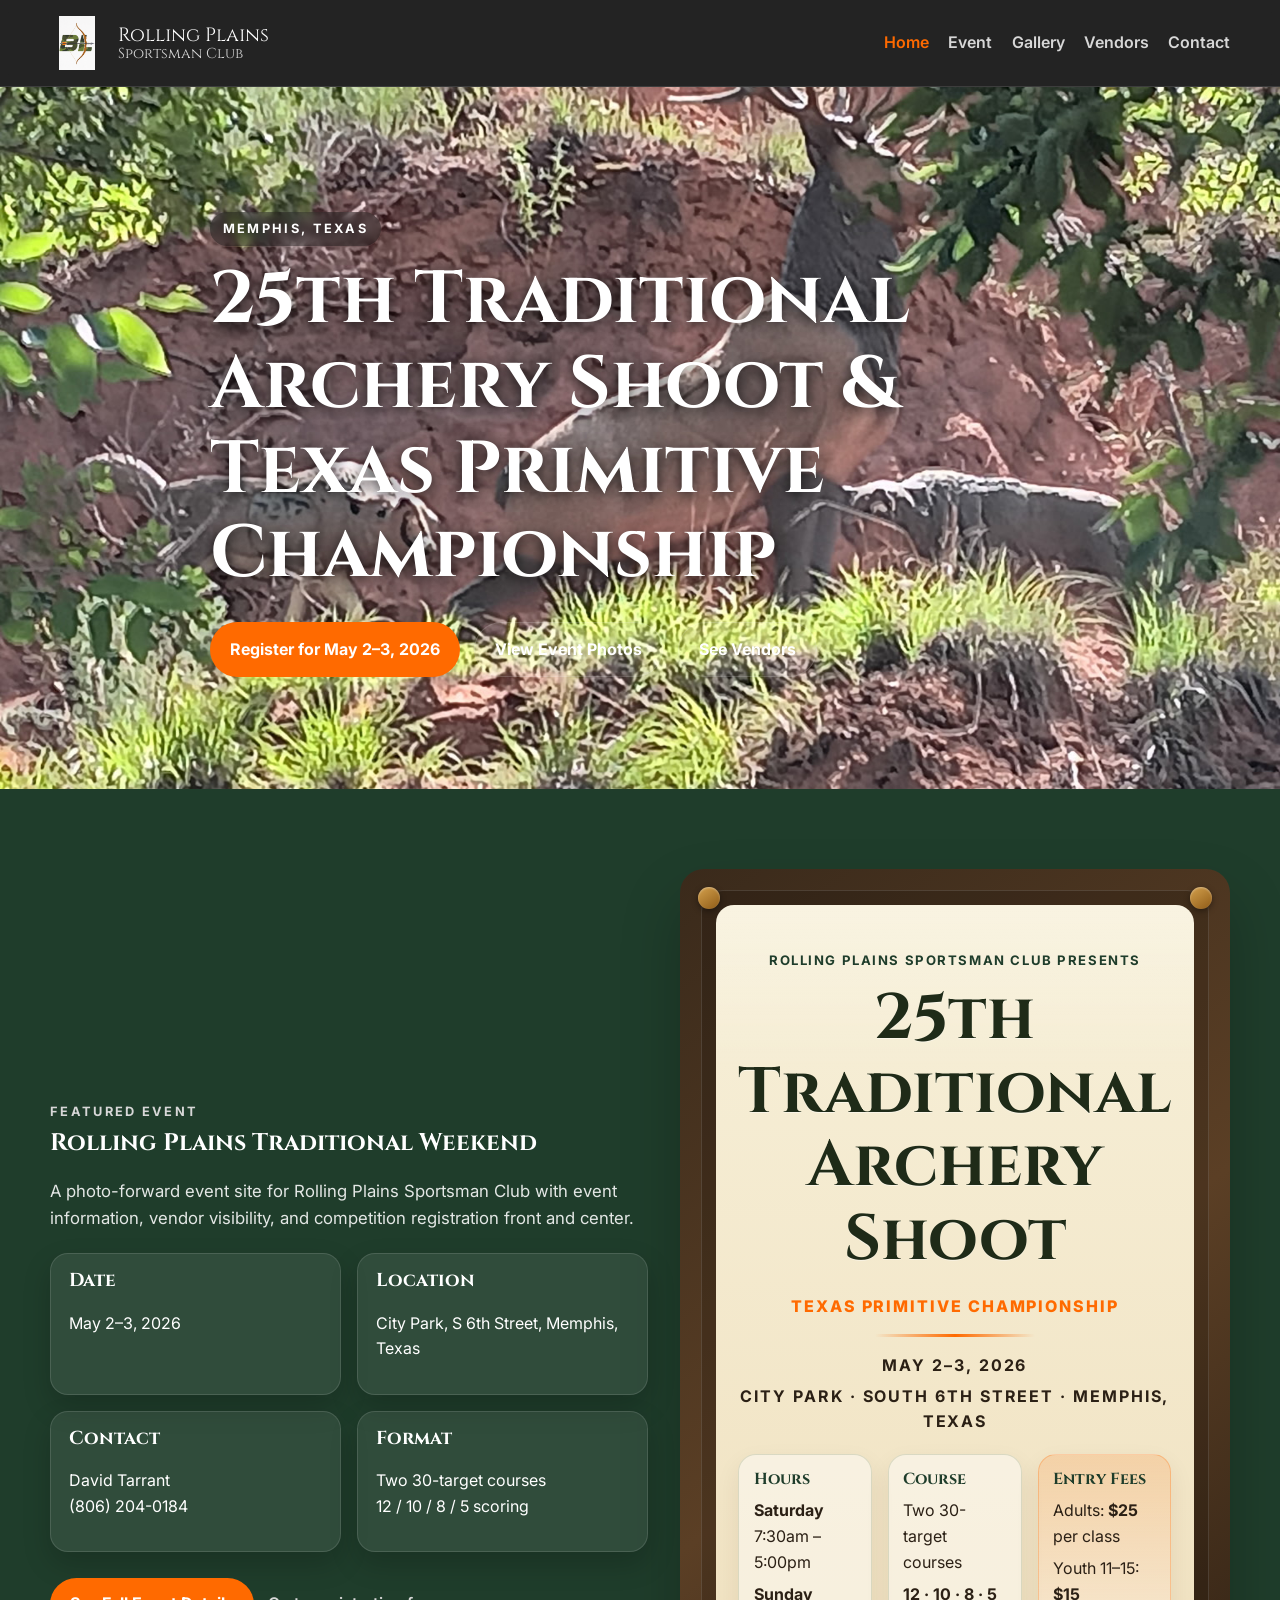
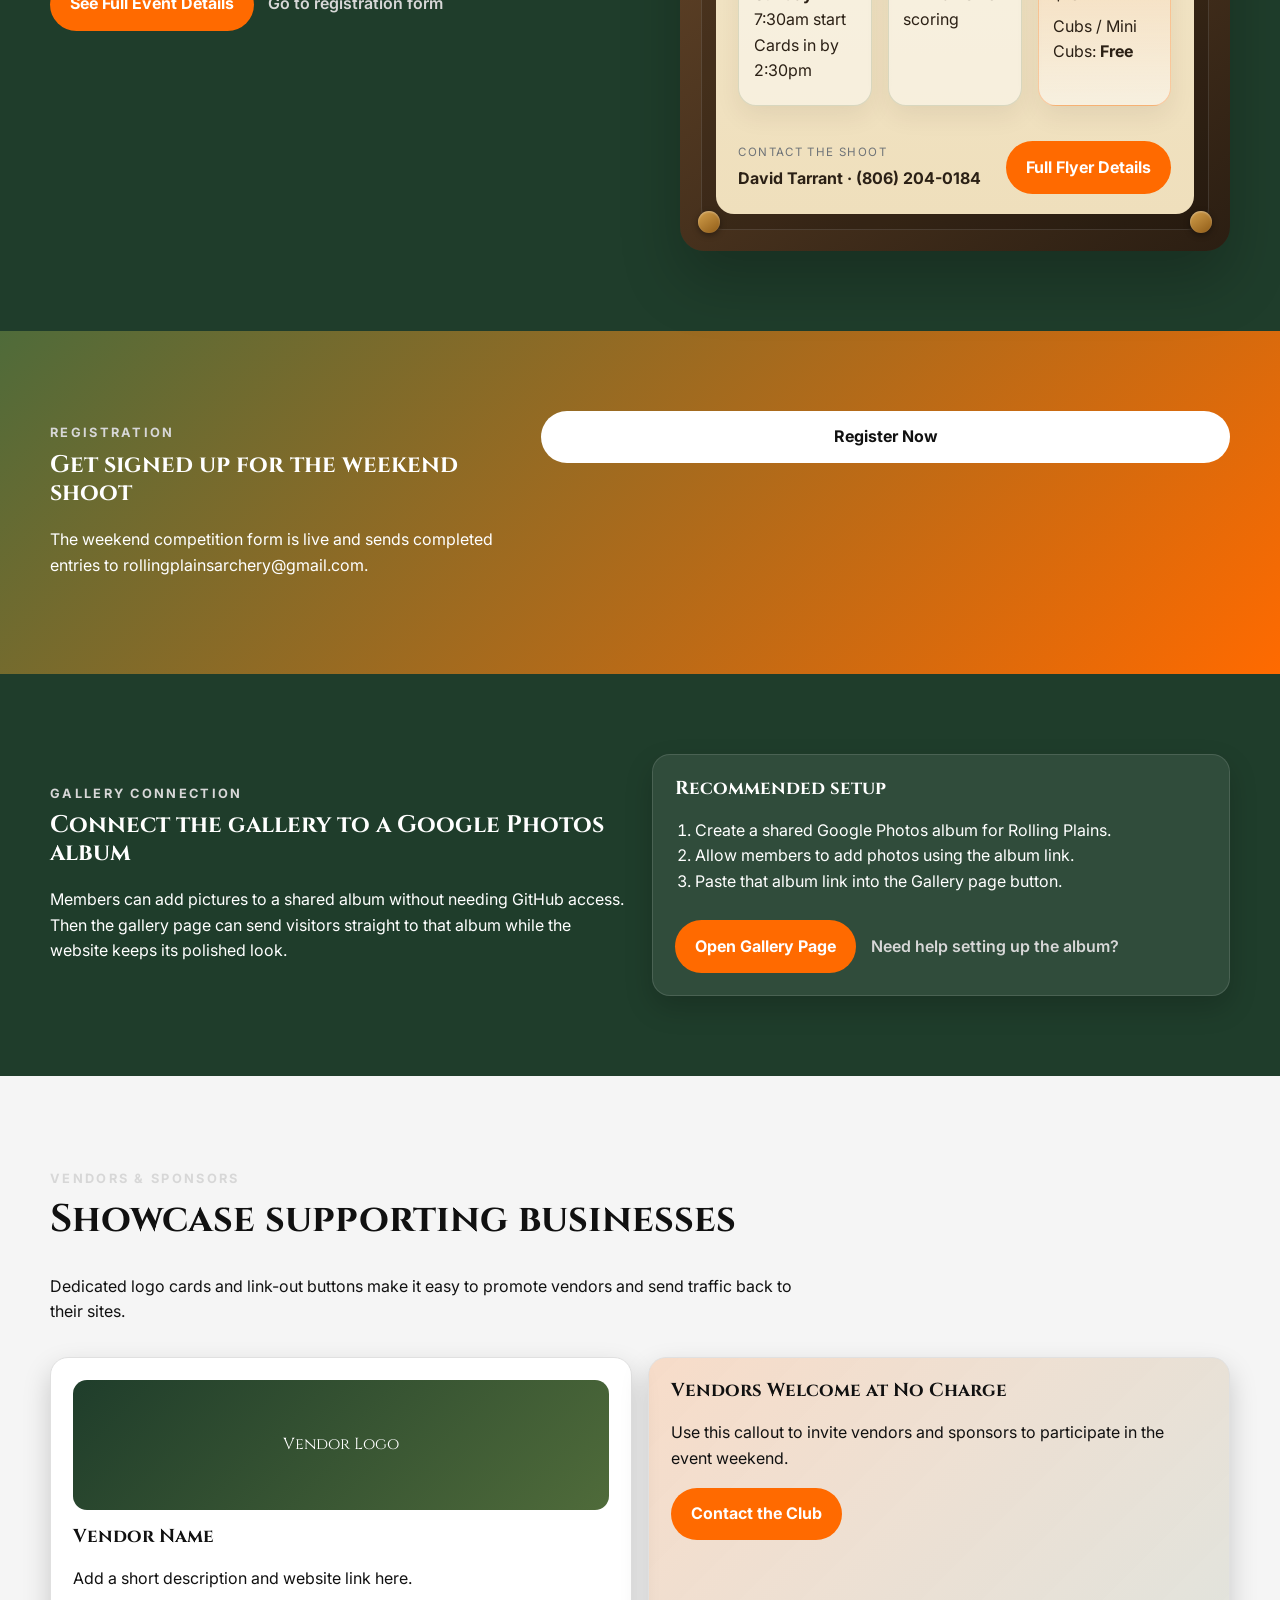
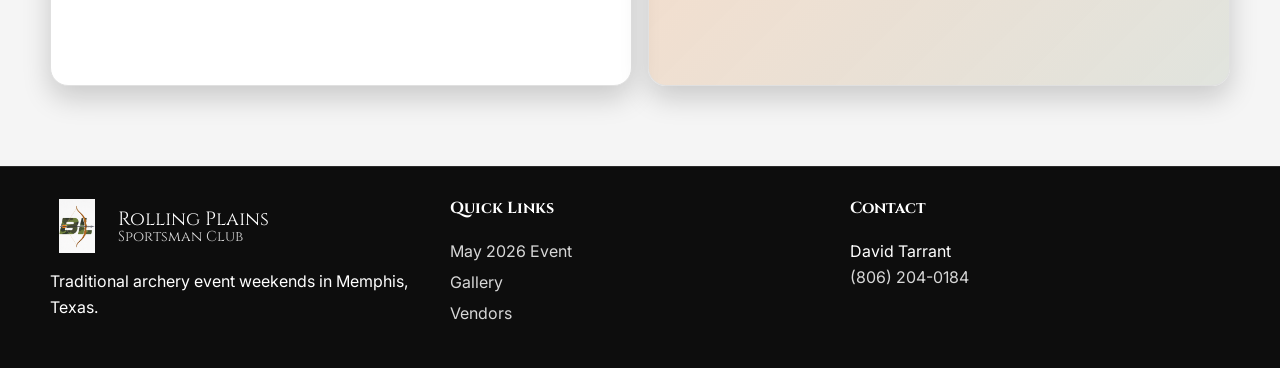
==== index.html @ b8db8221 "v9" ====
<!DOCTYPE html>
<html lang="en">
<head>
  <meta charset="UTF-8">
  <meta name="viewport" content="width=device-width, initial-scale=1.0">
  <title>Rolling Plains Sportsman Club | Memphis, Texas</title>
  <meta name="description" content="Rolling Plains Sportsman Club Traditional Archery Shoot and Texas Primitive Championship in Memphis, Texas.">
  <link rel="preconnect" href="https://fonts.googleapis.com">
  <link rel="preconnect" href="https://fonts.gstatic.com" crossorigin>
  <link href="https://fonts.googleapis.com/css2?family=Cinzel:wght@500;700&family=Inter:wght@400;500;600;700&display=swap" rel="stylesheet">
  <link rel="icon" type="image/png" href="assets/images/logo/logo-transparent.png">
  <link rel="stylesheet" href="assets/css/styles.css">
</head>
<body>
  <header class="site-header">
    <div class="container nav-wrap">
      <a class="brand" href="index.html">
        <img src="assets/images/logo/logo-transparent.png" alt="Rolling Plains Sportsman Club logo">
        <span class="brand-mark">
          <span class="brand-top">Rolling Plains</span>
          <span class="brand-bottom">Sportsman Club</span>
        </span>
      </a>
      <button class="nav-toggle" aria-label="Toggle navigation">☰</button>
      <nav class="site-nav">
        <a href="index.html" class="active">Home</a>
        <a href="events.html">Event</a>
        <a href="gallery.html">Gallery</a>
        <a href="vendors.html">Vendors</a>
        <a href="contact.html">Contact</a>
      </nav>
    </div>
  </header>

  <main>
    <section class="hero hero-home">
      <div class="hero-overlay"></div>
      <div class="container hero-content">
        <p class="eyebrow">Memphis, Texas</p>
        <h1>25th Traditional Archery Shoot & Texas Primitive Championship</h1>
        
        <div class="hero-actions">
          <a class="btn btn-primary" href="events.html#signup">Register for May 2–3, 2026</a>
          <a class="btn btn-secondary" href="gallery.html">View Event Photos</a>
          <a class="btn btn-secondary" href="vendors.html">See Vendors</a>
        </div>
      </div>
    </section>

    <section class="section section-dark">
      <div class="container split-feature">
        <div>
          <p class="eyebrow">Featured Event</p>
          <h2>Rolling Plains Traditional Weekend</h2>
          <p class="section-intro">A photo-forward event site for Rolling Plains Sportsman Club with event information, vendor visibility, and competition registration front and center.</p>
          <div class="info-grid">
            <div class="info-card">
              <h3>Date</h3>
              <p>May 2–3, 2026</p>
            </div>
            <div class="info-card">
              <h3>Location</h3>
              <p>City Park, S 6th Street, Memphis, Texas</p>
            </div>
            <div class="info-card">
              <h3>Contact</h3>
              <p>David Tarrant<br>(806) 204-0184</p>
            </div>
            <div class="info-card">
              <h3>Format</h3>
              <p>Two 30-target courses<br>12 / 10 / 8 / 5 scoring</p>
            </div>
          </div>
          <div class="stack-actions">
            <a class="btn btn-primary" href="events.html">See Full Event Details</a>
            <a class="text-link" href="events.html#signup">Go to registration form</a>
          </div>
        </div>
        <div class="homepage-flyer-wrap">
          <div class="flyer-board flyer-board-home">
            <div class="flyer-corners">
              <span></span><span></span><span></span><span></span>
            </div>
            <div class="flyer-shell">
              <div class="flyer-scroll flyer-scroll-home">
                <p class="flyer-kicker">Rolling Plains Sportsman Club presents</p>
                <h2>25th Traditional<br>Archery Shoot</h2>
                <p class="flyer-subtitle">Texas Primitive Championship</p>
                <div class="flyer-divider"></div>
                <p class="flyer-date">May 2–3, 2026</p>
                <p class="flyer-location">City Park · South 6th Street · Memphis, Texas</p>
                <div class="flyer-grid flyer-grid-home">
                  <article class="flyer-card">
                    <h3>Hours</h3>
                    <p><strong>Saturday</strong><br>7:30am – 5:00pm</p>
                    <p><strong>Sunday</strong><br>7:30am start<br>Cards in by 2:30pm</p>
                  </article>
                  <article class="flyer-card">
                    <h3>Course</h3>
                    <p>Two 30-target courses</p>
                    <p><strong>12 · 10 · 8 · 5</strong> scoring</p>
                  </article>
                  <article class="flyer-card flyer-card-highlight">
                    <h3>Entry Fees</h3>
                    <p>Adults: <strong>$25</strong> per class</p>
                    <p>Youth 11–15: <strong>$15</strong></p>
                    <p>Cubs / Mini Cubs: <strong>Free</strong></p>
                  </article>
                </div>
                <div class="flyer-footer-bar flyer-footer-bar-home">
                  <div>
                    <span class="flyer-label">Contact the Shoot</span>
                    <strong>David Tarrant · <a href="tel:18062040184">(806) 204-0184</a></strong>
                  </div>
                  <a class="btn btn-primary" href="events.html">Full Flyer Details</a>
                </div>
              </div>
            </div>
          </div>
        </div>
      </div>
    </section>

    <section class="section section-accent">
      <div class="container promo-band">
        <div>
          <p class="eyebrow">Registration</p>
          <h2>Get signed up for the weekend shoot</h2>
          <p>The weekend competition form is live and sends completed entries to rollingplainsarchery@gmail.com.</p>
        </div>
        <a class="btn btn-light" href="events.html#signup">Register Now</a>
      </div>
    </section>

    <section class="section section-dark">
      <div class="container submit-grid">
        <div>
          <p class="eyebrow">Gallery Connection</p>
          <h2>Connect the gallery to a Google Photos album</h2>
          <p>Members can add pictures to a shared album without needing GitHub access. Then the gallery page can send visitors straight to that album while the website keeps its polished look.</p>
        </div>
        <div class="content-card submit-card">
          <h3>Recommended setup</h3>
          <ol class="clean-list">
            <li>Create a shared Google Photos album for Rolling Plains.</li>
            <li>Allow members to add photos using the album link.</li>
            <li>Paste that album link into the Gallery page button.</li>
          </ol>
          <div class="stack-actions">
            <a class="btn btn-primary" href="gallery.html">Open Gallery Page</a>
            <a class="text-link" href="contact.html">Need help setting up the album?</a>
          </div>
        </div>
      </div>
    </section>



    <section class="section">
      <div class="container">
        <div class="section-heading">
          <p class="eyebrow">Vendors & Sponsors</p>
          <h2>Showcase supporting businesses</h2>
          <p>Dedicated logo cards and link-out buttons make it easy to promote vendors and send traffic back to their sites.</p>
        </div>
        <div class="vendor-preview-grid">
          <article class="vendor-card">
            <div class="vendor-logo-placeholder">Vendor Logo</div>
            <h3>Vendor Name</h3>
            <p>Add a short description and website link here.</p>
            <a class="btn btn-outline" href="vendors.html">View Vendor Layout</a>
          </article>
          <article class="vendor-card highlight-card">
            <h3>Vendors Welcome at No Charge</h3>
            <p>Use this callout to invite vendors and sponsors to participate in the event weekend.</p>
            <a class="btn btn-primary" href="contact.html">Contact the Club</a>
          </article>
        </div>
      </div>
    </section>
  </main>

  <footer class="site-footer">
    <div class="container footer-grid">
      <div>
        <div class="brand" style="margin-bottom:0.75rem;">
          <img src="assets/images/logo/logo-transparent.png" alt="Rolling Plains Sportsman Club logo">
          <span class="brand-mark">
            <span class="brand-top">Rolling Plains</span>
            <span class="brand-bottom">Sportsman Club</span>
          </span>
        </div>
        <p>Traditional archery event weekends in Memphis, Texas.</p>
      </div>
      <div>
        <h4>Quick Links</h4>
        <ul>
          <li><a href="events.html">May 2026 Event</a></li>
          <li><a href="gallery.html">Gallery</a></li>
          <li><a href="vendors.html">Vendors</a></li>
        </ul>
      </div>
      <div>
        <h4>Contact</h4>
        <p>David Tarrant<br><a href="tel:18062040184">(806) 204-0184</a></p>
      </div>
    </div>
  </footer>

  <script src="assets/js/site.js"></script>
</body>
</html>
---- assets/css/styles.css ----
:root {
  --bg: #111111;
  --bg-soft: #1F3D2B;
  --panel: #1a1a1a;
  --panel-soft: #f5f5f5;
  --text: #ffffff;
  --muted: #d7d7d7;
  --accent: #FF6A00;
  --accent-2: #4F6B3A;
  --forest: #1F3D2B;
  --olive: #4F6B3A;
  --steel: #6E7378;
  --light: #F5F5F5;
  --line: rgba(255,255,255,0.12);
  --shadow: 0 12px 28px rgba(0,0,0,0.18);
  --radius: 18px;
  --max: 1180px;
}

* { box-sizing: border-box; }
html { scroll-behavior: smooth; }
body {
  margin: 0;
  font-family: 'Inter', sans-serif;
  background: var(--light);
  color: #111111;
  line-height: 1.6;
}
img { max-width: 100%; display: block; }
a { color: inherit; text-decoration: none; }
.container { width: min(calc(100% - 2rem), var(--max)); margin: 0 auto; }

.site-header {
  position: sticky;
  top: 0;
  z-index: 100;
  background: rgba(17,17,17,0.92);
  backdrop-filter: blur(10px);
  border-bottom: 1px solid var(--line);
}
.nav-wrap {
  display: flex;
  align-items: center;
  justify-content: space-between;
  gap: 1rem;
  padding: 1rem 0;
}
.brand {
  display: flex;
  align-items: center;
  gap: 0.85rem;
}
.brand img {
  width: 54px;
  height: 54px;
  object-fit: contain;
}
.brand-mark {
  display: flex;
  flex-direction: column;
  font-family: 'Cinzel', serif;
  line-height: 1.05;
}
.brand-top { font-size: 1.2rem; color: #fff; }
.brand-bottom { font-size: 0.9rem; color: var(--muted); }
.site-nav {
  display: flex;
  gap: 1.2rem;
  align-items: center;
}
.site-nav a {
  color: var(--muted);
  font-weight: 600;
}
.site-nav a.active,
.site-nav a:hover { color: var(--accent); }
.nav-toggle {
  display: none;
  background: transparent;
  border: 1px solid var(--line);
  color: var(--text);
  border-radius: 10px;
  padding: 0.45rem 0.7rem;
}

.hero {
  position: relative;
  min-height: 78vh;
  display: flex;
  align-items: center;
  background:
    linear-gradient(rgba(0,0,0,0.42), rgba(0,0,0,0.65)),
    linear-gradient(135deg, var(--forest), #111111 55%, var(--olive));
}
.hero-overlay {
  position: absolute;
  inset: 0;
  background: radial-gradient(circle at top right, rgba(255,106,0,0.24), transparent 34%);
}
.hero-content {
  position: relative;
  padding: 6rem 0;
  max-width: 760px;
}
.eyebrow {
  color: var(--muted);
  text-transform: uppercase;
  letter-spacing: 0.18em;
  font-size: 0.8rem;
  font-weight: 700;
  margin-bottom: 0.5rem;
}
.hero h1,
.page-hero h1,
h2,
h3,
h4 {
  font-family: 'Cinzel', serif;
  line-height: 1.15;
  margin-top: 0;
}
.hero h1 { font-size: clamp(2.4rem, 6vw, 4.6rem); margin-bottom: 1rem; }
.hero-text { font-size: 1.1rem; color: #f2f2f2; max-width: 640px; }
.hero-actions,
.stack-actions {
  display: flex;
  flex-wrap: wrap;
  gap: 0.9rem;
  margin-top: 1.6rem;
}

.btn {
  display: inline-flex;
  align-items: center;
  justify-content: center;
  padding: 0.85rem 1.25rem;
  border-radius: 999px;
  font-weight: 700;
  transition: transform .18s ease, opacity .18s ease, background .18s ease;
}
.btn:hover { transform: translateY(-1px); }
.btn-primary {
  background: var(--accent);
  color: #fff;
}
.btn-secondary {
  background: rgba(255,255,255,0.08);
  border: 1px solid var(--line);
  color: #fff;
}
.btn-light {
  background: #fff;
  color: #111;
}
.btn-primary:hover,
.btn-secondary:hover,
.btn-light:hover,
.btn-outline:hover {
  opacity: 0.95;
}
.btn-outline {
  border: 1px solid rgba(255,255,255,0.18);
  color: var(--text);
}
.text-link {
  color: var(--muted);
  font-weight: 600;
  align-self: center;
}

.section { padding: 5rem 0; }
.section-dark { background: var(--forest); color: #fff; }
.section-accent {
  background: linear-gradient(135deg, var(--olive), var(--accent));
  color: #fff;
}
.section-heading { max-width: 760px; margin-bottom: 2rem; }
.section-heading h2 { font-size: clamp(1.8rem, 3vw, 2.6rem); }

.split-feature {
  display: grid;
  grid-template-columns: 1.1fr 0.9fr;
  gap: 2rem;
  align-items: center;
}
.feature-image-card,
.content-card,
.vendor-card,
.info-card {
  background: #ffffff;
  border: 1px solid #e0e0e0;
  border-radius: var(--radius);
  box-shadow: var(--shadow);
  color: #111111;
}
.section-dark .content-card,
.section-dark .vendor-card,
.section-dark .info-card,
.section-dark .feature-image-card {
  background: rgba(255,255,255,0.08);
  border: 1px solid rgba(255,255,255,0.12);
  color: #fff;
}
.feature-image-card { overflow: hidden; }
.feature-image-card img { width: 100%; height: 100%; object-fit: cover; }
.info-grid,
.cards-3,
.cards-4,
.cards-2,
.vendor-grid-full,
.vendor-preview-grid {
  display: grid;
  gap: 1rem;
}
.info-grid { grid-template-columns: repeat(2, minmax(0, 1fr)); margin-top: 1.25rem; }
.info-card { padding: 1rem 1.1rem; }
.content-card,
.vendor-card { padding: 1.4rem; }
.cards-3 { grid-template-columns: repeat(3, minmax(0, 1fr)); }
.cards-4 { grid-template-columns: repeat(4, minmax(0, 1fr)); }
.cards-2 { grid-template-columns: repeat(2, minmax(0, 1fr)); }
.cards-1 { display: grid; }
.compact { padding: 1.2rem; }
.clean-list { padding-left: 1.2rem; margin: 0; }
.detail-list div { padding: 0.55rem 0; border-bottom: 1px solid var(--line); }
.detail-list div:last-child { border-bottom: 0; }

.photo-grid {
  display: grid;
  grid-template-columns: repeat(3, minmax(0, 1fr));
  gap: 1rem;
}
.photo-card,
.gallery-item {
  min-height: 220px;
  border-radius: var(--radius);
  border: 1px solid #e0e0e0;
  overflow: hidden;
  position: relative;
  background: linear-gradient(160deg, var(--forest), #222 55%, var(--olive));
}
.photo-card.tall,
.gallery-item.tall { min-height: 460px; }
.photo-card.wide,
.gallery-item.wide { grid-column: span 2; }
.photo-placeholder,
.gallery-item span,
.vendor-logo-placeholder {
  position: absolute;
  inset: 0;
  display: grid;
  place-items: center;
  padding: 1rem;
  text-align: center;
  font-family: 'Cinzel', serif;
  color: #fff;
  background: linear-gradient(rgba(0,0,0,0.2), rgba(0,0,0,0.35));
}
.vendor-logo-placeholder {
  position: static;
  min-height: 130px;
  border-radius: 14px;
  background: linear-gradient(135deg, var(--forest), var(--olive));
  margin-bottom: 1rem;
}
.vendor-preview-grid,
.vendor-grid-full { grid-template-columns: repeat(2, minmax(0, 1fr)); }
.highlight-card {
  background: linear-gradient(135deg, rgba(255,106,0,0.18), rgba(79,107,58,0.12));
}
.promo-band,
.signup-wrap {
  display: grid;
  grid-template-columns: 0.8fr 1.2fr;
  gap: 2rem;
  align-items: start;
}

.page-hero {
  padding: 5rem 0 4rem;
  border-bottom: 1px solid var(--line);
}
.page-hero-event { background: linear-gradient(135deg, var(--forest), #171717); color: #fff; }
.page-hero-gallery { background: linear-gradient(135deg, var(--olive), #171717); color: #fff; }
.page-hero-vendors { background: linear-gradient(135deg, #303030, var(--forest)); color: #fff; }
.page-hero-contact { background: linear-gradient(135deg, #2d2d2d, var(--olive)); color: #fff; }
.page-hero h1 { font-size: clamp(2rem, 5vw, 3.7rem); margin-bottom: 0.8rem; }

.signup-form {
  background: #ffffff;
  border: 1px solid #e0e0e0;
  border-radius: var(--radius);
  padding: 1.4rem;
  color: #111111;
}
.form-grid {
  display: grid;
  grid-template-columns: repeat(2, minmax(0, 1fr));
  gap: 1rem;
}
label {
  display: grid;
  gap: 0.45rem;
  font-weight: 600;
}
input, select, textarea {
  width: 100%;
  padding: 0.85rem 0.95rem;
  border-radius: 12px;
  border: 1px solid #cccccc;
  background: #ffffff;
  color: #111;
  font: inherit;
}
input:focus, select:focus, textarea:focus {
  outline: 2px solid rgba(255,106,0,0.25);
  border-color: var(--accent);
}
.checkbox-row {
  grid-template-columns: auto 1fr;
  align-items: start;
  gap: 0.85rem;
  margin: 1rem 0 1.2rem;
}
.checkbox-row input { width: auto; margin-top: 0.25rem; }

.gallery-masonry {
  display: grid;
  grid-template-columns: repeat(3, minmax(0, 1fr));
  gap: 1rem;
}

.site-footer {
  border-top: 1px solid var(--line);
  background: #0d0d0d;
  color: #fff;
  padding: 2rem 0;
}
.footer-grid {
  display: grid;
  grid-template-columns: repeat(3, minmax(0, 1fr));
  gap: 1.25rem;
}
.site-footer ul { list-style: none; padding: 0; margin: 0; }
.site-footer li + li { margin-top: 0.35rem; }
.site-footer a { color: var(--muted); }
.site-footer code { color: #fff; }

@media (max-width: 900px) {
  .site-nav {
    display: none;
    position: absolute;
    right: 1rem;
    top: 72px;
    flex-direction: column;
    background: #121212;
    border: 1px solid var(--line);
    padding: 1rem;
    border-radius: 14px;
    min-width: 200px;
  }
  .site-nav.open { display: flex; }
  .nav-toggle { display: inline-flex; }
  .split-feature,
  .promo-band,
  .signup-wrap,
  .cards-3,
  .cards-4,
  .cards-2,
  .footer-grid,
  .vendor-preview-grid,
  .vendor-grid-full,
  .gallery-masonry,
  .photo-grid {
    grid-template-columns: 1fr;
  }
  .form-grid,
  .info-grid { grid-template-columns: 1fr; }
  .photo-card.wide,
  .gallery-item.wide { grid-column: auto; }
}

.flyer-section {
  background:
    radial-gradient(circle at top right, rgba(255,106,0,0.16), transparent 30%),
    linear-gradient(180deg, #f4efe2 0%, #ede3c7 100%);
}
.flyer-board {
  position: relative;
  background: linear-gradient(145deg, #3a2a1b, #5b3f25 50%, #2b1e12);
  border-radius: 28px;
  padding: 2.2rem;
  box-shadow: 0 30px 60px rgba(0,0,0,0.22);
}
.flyer-rope {
  position: absolute;
  left: 50%;
  top: -18px;
  width: 2px;
  height: 32px;
  background: linear-gradient(#d2bb7f, #8f774a);
  transform: translateX(-50%);
}
.flyer-corners span {
  position: absolute;
  width: 22px;
  height: 22px;
  border-radius: 999px;
  background: linear-gradient(145deg, #d4a14d, #8f5b17);
  box-shadow: inset 0 1px 2px rgba(255,255,255,0.35), 0 2px 6px rgba(0,0,0,0.4);
}
.flyer-corners span:nth-child(1) { top: 18px; left: 18px; }
.flyer-corners span:nth-child(2) { top: 18px; right: 18px; }
.flyer-corners span:nth-child(3) { bottom: 18px; left: 18px; }
.flyer-corners span:nth-child(4) { bottom: 18px; right: 18px; }
.flyer-shell {
  border: 1px solid rgba(255,255,255,0.12);
  border-radius: 22px;
  padding: 0.9rem;
  background: rgba(0,0,0,0.16);
}
.flyer-scroll {
  background:
    linear-gradient(180deg, rgba(255,255,255,0.22), transparent 18%),
    linear-gradient(180deg, #f7f0d9 0%, #efdfbc 100%);
  color: #2b2015;
  border-radius: 18px;
  padding: 3rem 2.2rem 2.2rem;
  position: relative;
  overflow: hidden;
}
.flyer-scroll::before,
.flyer-scroll::after {
  content: "";
  position: absolute;
  inset: 14px;
  border: 1px solid rgba(79,107,58,0.22);
  border-radius: 12px;
  pointer-events: none;
}
.flyer-scroll::after {
  inset: 24px;
  border-color: rgba(255,106,0,0.14);
}
.flyer-kicker,
.flyer-subtitle,
.flyer-date,
.flyer-location,
.flyer-label {
  text-transform: uppercase;
  letter-spacing: 0.12em;
}
.flyer-kicker {
  text-align: center;
  font-size: 0.82rem;
  color: var(--forest);
  font-weight: 700;
  margin-bottom: 0.75rem;
}
.flyer-scroll h2 {
  text-align: center;
  font-size: clamp(2.3rem, 5vw, 4.2rem);
  margin-bottom: 0.4rem;
  color: #1f2b18;
  text-shadow: 0 1px 0 rgba(255,255,255,0.45);
}
.flyer-subtitle {
  text-align: center;
  color: var(--accent);
  font-weight: 800;
  margin-bottom: 0.9rem;
}
.flyer-divider {
  width: 160px;
  height: 3px;
  border-radius: 999px;
  margin: 0 auto 1rem;
  background: linear-gradient(90deg, transparent, var(--accent), transparent);
}
.flyer-date,
.flyer-location {
  text-align: center;
  font-weight: 700;
  margin: 0.35rem 0;
}
.flyer-grid {
  display: grid;
  grid-template-columns: repeat(3, minmax(0, 1fr));
  gap: 1rem;
  margin-top: 2rem;
}
.flyer-card {
  background: rgba(255,255,255,0.46);
  border: 1px solid rgba(79,107,58,0.18);
  border-radius: 18px;
  padding: 1rem 1rem 0.9rem;
  box-shadow: 0 10px 24px rgba(58,42,27,0.08);
}
.flyer-card h3 {
  font-size: 1.15rem;
  margin-bottom: 0.65rem;
  color: var(--forest);
}
.flyer-card p {
  margin: 0.4rem 0;
}
.flyer-card-highlight {
  background: linear-gradient(180deg, rgba(255,106,0,0.16), rgba(255,255,255,0.5));
  border-color: rgba(255,106,0,0.28);
}
.flyer-footer-bar {
  margin-top: 1.4rem;
  display: flex;
  align-items: center;
  justify-content: space-between;
  gap: 1rem;
  padding-top: 1.2rem;
  border-top: 1px dashed rgba(31,61,43,0.26);
}
.flyer-label {
  display: block;
  font-size: 0.72rem;
  color: var(--steel);
  margin-bottom: 0.3rem;
}
.flyer-footer-bar strong a {
  color: inherit;
}

@media (max-width: 900px) {
  .flyer-grid { grid-template-columns: 1fr; }
  .flyer-footer-bar {
    flex-direction: column;
    align-items: flex-start;
  }
  .flyer-board { padding: 1rem; }
  .flyer-scroll { padding: 2rem 1rem 1.25rem; }
}


.hero-home {
  background: url('../images/main-feature.jpg') center 38%/cover no-repeat;
}

.hero-home .hero-overlay {
  display: none;
}
.feature-image-story { position: relative; min-height: 420px; }
.feature-image-story img { height: 100%; min-height: 420px; }
.feature-image-caption {
  position: absolute; left: 1rem; right: 1rem; bottom: 1rem;
  background: rgba(17,17,17,0.75); color: #fff; border: 1px solid rgba(255,255,255,0.14);
  border-radius: 16px; padding: 1rem 1.1rem; backdrop-filter: blur(8px);
}
.feature-image-caption span { display:block; color: var(--accent); text-transform: uppercase; letter-spacing: .12em; font-size: .72rem; margin-bottom: .35rem; }
.photo-card-image img, .gallery-item-image img { width:100%; height:100%; object-fit:cover; }
.photo-overlay { position:absolute; left:1rem; right:1rem; bottom:1rem; background:rgba(17,17,17,.72); color:#fff; padding:.85rem 1rem; border-radius:14px; font-family:'Cinzel', serif; }
.submit-grid { display:grid; grid-template-columns: 1fr 1fr; gap: 1.5rem; align-items:center; }
.submit-card, .upload-card { color:#111; }
.upload-card .btn-secondary { color:#fff; }
.gallery-item-image { position:relative; }
.gallery-item-image span { justify-items:end; align-items:end; padding: 1rem; text-align:left; }
@media (max-width: 900px) { .submit-grid { grid-template-columns:1fr; } }


.homepage-flyer-wrap {
  width: 100%;
}
.flyer-board-home {
  padding: 1.3rem;
  border-radius: 24px;
}
.flyer-scroll-home {
  padding: 2rem 1.4rem 1.3rem;
}
.flyer-grid-home {
  grid-template-columns: repeat(3, minmax(0, 1fr));
  margin-top: 1.2rem;
}
.flyer-grid-home .flyer-card {
  padding: 0.9rem;
}
.flyer-grid-home .flyer-card h3 {
  font-size: 1rem;
}
.flyer-footer-bar-home {
  margin-top: 1rem;
}
.flyer-footer-bar-home .btn {
  white-space: nowrap;
}
@media (max-width: 900px) {
  .flyer-grid-home { grid-template-columns: 1fr; }
}


.hp-field {
  position: absolute !important;
  left: -9999px !important;
  width: 1px;
  height: 1px;
  opacity: 0;
  pointer-events: none;
}

.form-status {
  margin: 0 0 1rem;
  padding: 0.9rem 1rem;
  border-radius: 12px;
  font-weight: 600;
  background: #f3f3f3;
  color: #222;
  display: none;
}

.form-status.success,
.form-status.error {
  display: block;
}

.form-status.success {
  background: rgba(79,107,58,0.12);
  color: #1f3d2b;
  border: 1px solid rgba(79,107,58,0.28);
}

.form-status.error {
  background: rgba(255,106,0,0.12);
  color: #8f2f00;
  border: 1px solid rgba(255,106,0,0.28);
}

button[disabled] {
  opacity: 0.7;
  cursor: wait;
}


.hero-home .hero-content {
  max-width: 760px;
}
.hero-home h1 {
  color: #ffffff;
  text-shadow: 0 3px 16px rgba(0,0,0,0.72);
}
.hero-home .hero-text,
.hero-home .eyebrow {
  color: #ffffff;
  text-shadow: 0 2px 12px rgba(0,0,0,0.62);
}
.hero-home .eyebrow {
  display: inline-block;
  margin-bottom: 0.75rem;
  padding: 0.45rem 0.8rem;
  border-radius: 999px;
  background: rgba(17,17,17,0.38);
  backdrop-filter: blur(4px);
}


/* v9 targeted fixes */
.hero-home .hero-content {
  max-width: 860px;
}

.hero-home .eyebrow,
.hero-home h1 {
  color: #ffffff;
  text-shadow: 0 3px 14px rgba(0,0,0,0.82);
}

.hero-home .hero-actions {
  text-shadow: none;
}

.section-intro {
  margin: 0 0 1.35rem;
  max-width: 56rem;
  color: rgba(255,255,255,0.88);
  font-size: 1.05rem;
}

.flyer-scroll-home::before,
.flyer-scroll-home::after {
  display: none;
}

.flyer-footer-bar-home {
  border-top: none;
}
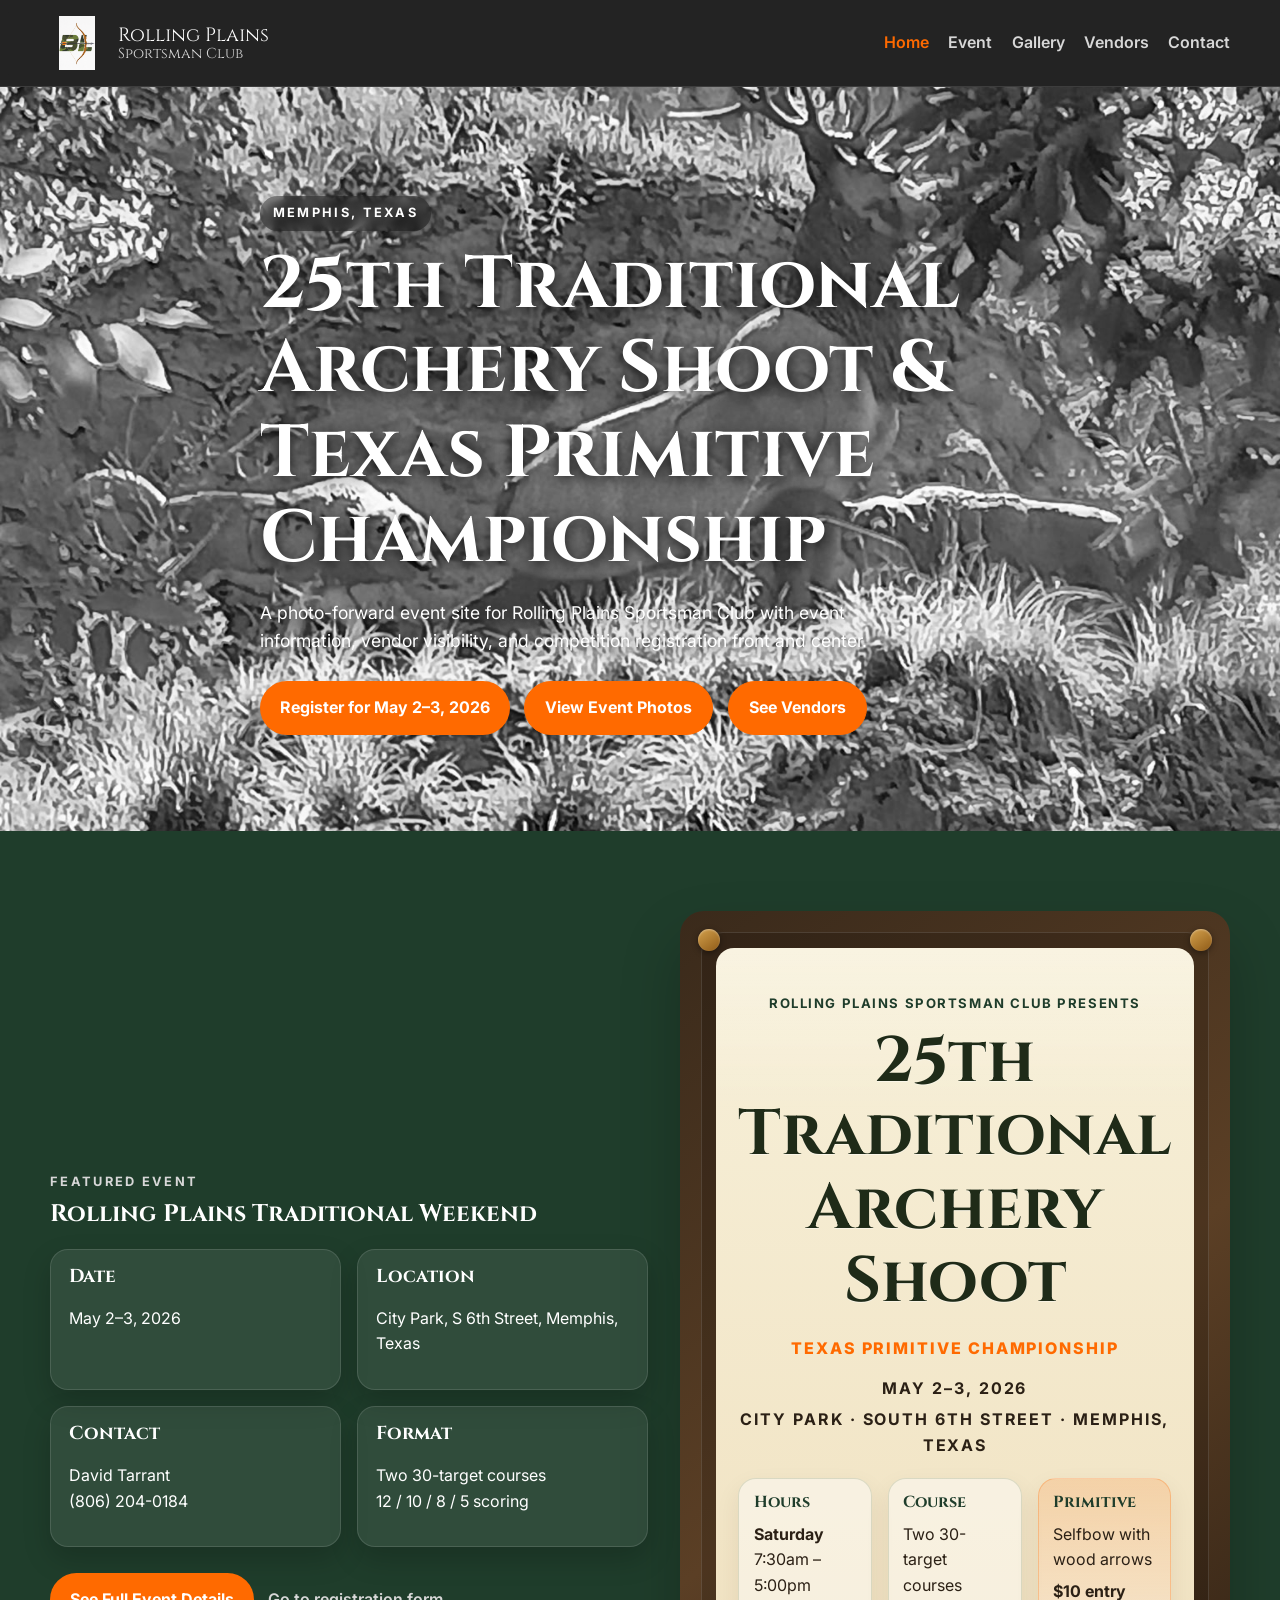
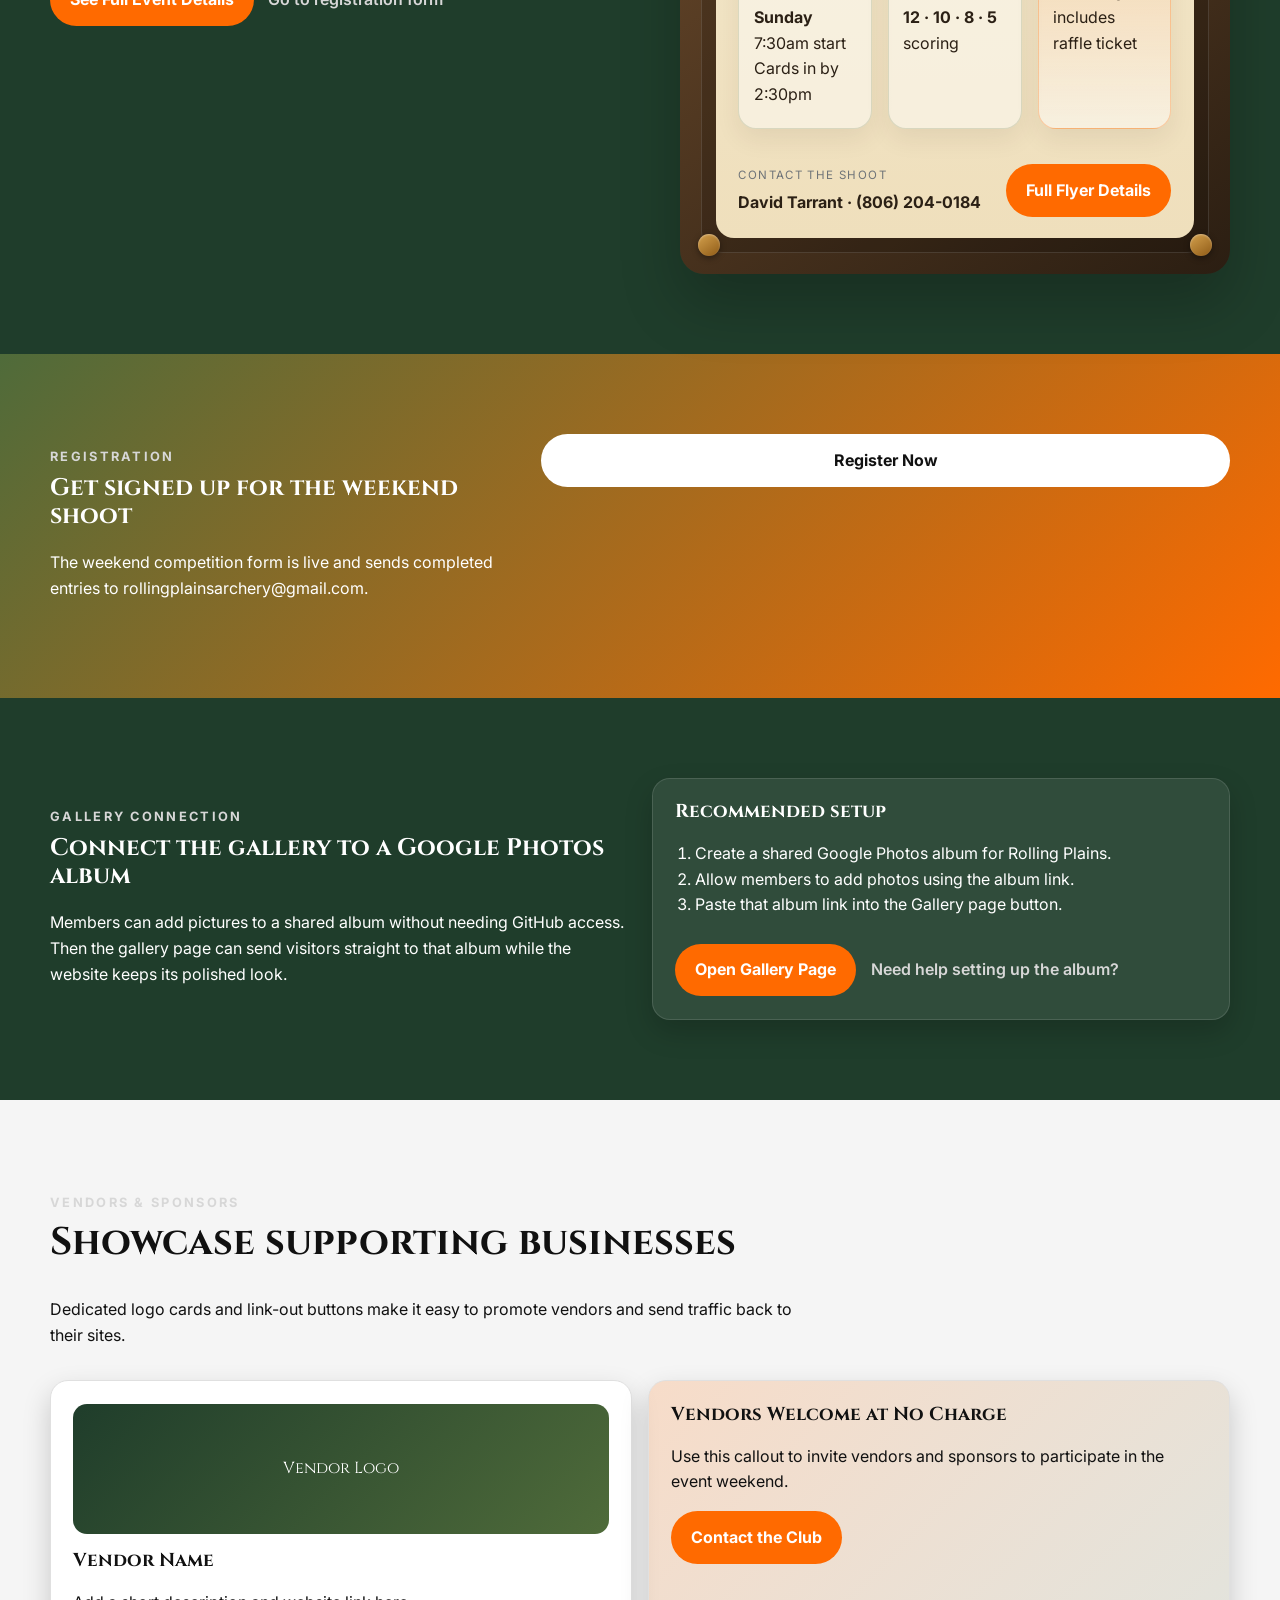
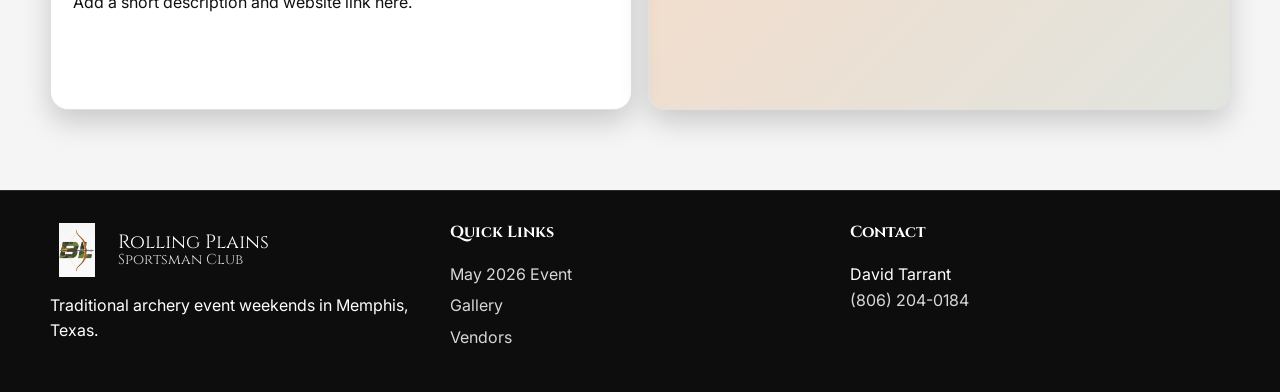
==== commit 83c83111: "fix pack v13" ====
--- a/index.html
+++ b/index.html
@@ -10,6 +10,7 @@
   <link href="https://fonts.googleapis.com/css2?family=Cinzel:wght@500;700&family=Inter:wght@400;500;600;700&display=swap" rel="stylesheet">
   <link rel="icon" type="image/png" href="assets/images/logo/logo-transparent.png">
   <link rel="stylesheet" href="assets/css/styles.css">
+  <link rel="stylesheet" href="assets/css/fix-v13.css">
 </head>
 <body>
   <header class="site-header">
@@ -38,7 +39,7 @@
       <div class="container hero-content">
         <p class="eyebrow">Memphis, Texas</p>
         <h1>25th Traditional Archery Shoot & Texas Primitive Championship</h1>
-        
+        <p class="hero-text">A photo-forward event site for Rolling Plains Sportsman Club with event information, vendor visibility, and competition registration front and center.</p>
         <div class="hero-actions">
           <a class="btn btn-primary" href="events.html#signup">Register for May 2–3, 2026</a>
           <a class="btn btn-secondary" href="gallery.html">View Event Photos</a>
@@ -52,7 +53,6 @@
         <div>
           <p class="eyebrow">Featured Event</p>
           <h2>Rolling Plains Traditional Weekend</h2>
-          <p class="section-intro">A photo-forward event site for Rolling Plains Sportsman Club with event information, vendor visibility, and competition registration front and center.</p>
           <div class="info-grid">
             <div class="info-card">
               <h3>Date</h3>
@@ -101,10 +101,9 @@
                     <p><strong>12 · 10 · 8 · 5</strong> scoring</p>
                   </article>
                   <article class="flyer-card flyer-card-highlight">
-                    <h3>Entry Fees</h3>
-                    <p>Adults: <strong>$25</strong> per class</p>
-                    <p>Youth 11–15: <strong>$15</strong></p>
-                    <p>Cubs / Mini Cubs: <strong>Free</strong></p>
+                    <h3>Primitive</h3>
+                    <p>Selfbow with wood arrows</p>
+                    <p><strong>$10 entry</strong> includes raffle ticket</p>
                   </article>
                 </div>
                 <div class="flyer-footer-bar flyer-footer-bar-home">
--- a/assets/css/styles.css
+++ b/assets/css/styles.css
@@ -539,11 +539,13 @@
 
 
 .hero-home {
-  background: url('../images/main-feature.jpg') center 38%/cover no-repeat;
-}
-
+  background:
+    linear-gradient(rgba(0,0,0,0.28), rgba(0,0,0,0.45)),
+    url('../images/main-feature.jpg') center 38%/cover no-repeat;
+}
 .hero-home .hero-overlay {
-  display: none;
+  background:
+    linear-gradient(180deg, rgba(17,17,17,0.18) 0%, rgba(17,17,17,0.02) 55%, rgba(17,17,17,0.10) 100%);
 }
 .feature-image-story { position: relative; min-height: 420px; }
 .feature-image-story img { height: 100%; min-height: 420px; }
@@ -656,35 +658,3 @@
   background: rgba(17,17,17,0.38);
   backdrop-filter: blur(4px);
 }
-
-
-/* v9 targeted fixes */
-.hero-home .hero-content {
-  max-width: 860px;
-}
-
-.hero-home .eyebrow,
-.hero-home h1 {
-  color: #ffffff;
-  text-shadow: 0 3px 14px rgba(0,0,0,0.82);
-}
-
-.hero-home .hero-actions {
-  text-shadow: none;
-}
-
-.section-intro {
-  margin: 0 0 1.35rem;
-  max-width: 56rem;
-  color: rgba(255,255,255,0.88);
-  font-size: 1.05rem;
-}
-
-.flyer-scroll-home::before,
-.flyer-scroll-home::after {
-  display: none;
-}
-
-.flyer-footer-bar-home {
-  border-top: none;
-}
--- a/assets/css/fix-v13.css
+++ b/assets/css/fix-v13.css
@@ -0,0 +1,66 @@
+
+/* Bowlife Memphis Fix Pack v13
+   - Hero/banner in mono
+   - Quick hero buttons orange
+   - Remove flyer lines on homepage poster
+*/
+
+/* Banner: replace gradient background with a mono image only */
+.hero-home {
+  background: none !important;
+  overflow: hidden !important;
+}
+
+.hero-home::before {
+  content: "" !important;
+  position: absolute !important;
+  inset: 0 !important;
+  background: url('../images/main-feature.jpg') center 38% / cover no-repeat !important;
+  filter: grayscale(100%) !important;
+  z-index: 0 !important;
+}
+
+.hero-home .hero-overlay,
+.hero-home::after {
+  display: none !important;
+  content: none !important;
+  background: transparent !important;
+}
+
+.hero-home .hero-content {
+  position: relative !important;
+  z-index: 2 !important;
+}
+
+.hero-home h1,
+.hero-home .hero-text,
+.hero-home .eyebrow {
+  color: #ffffff !important;
+  text-shadow: 0 3px 14px rgba(0,0,0,0.82) !important;
+}
+
+/* Hero quick buttons: all orange */
+.hero-home .btn-secondary,
+.hero-home .btn-secondary:visited,
+.hero-home .btn-secondary:hover,
+.hero-home .btn-primary:hover {
+  background: #FF6A00 !important;
+  border: 1px solid #FF6A00 !important;
+  color: #ffffff !important;
+  opacity: 1 !important;
+}
+
+/* Remove homepage flyer lines */
+.flyer-scroll-home::before,
+.flyer-scroll-home::after,
+.flyer-scroll-home .flyer-divider,
+.homepage-flyer-wrap .flyer-divider {
+  display: none !important;
+  content: none !important;
+  border: 0 !important;
+  background: none !important;
+}
+
+.flyer-footer-bar-home {
+  border-top: none !important;
+}
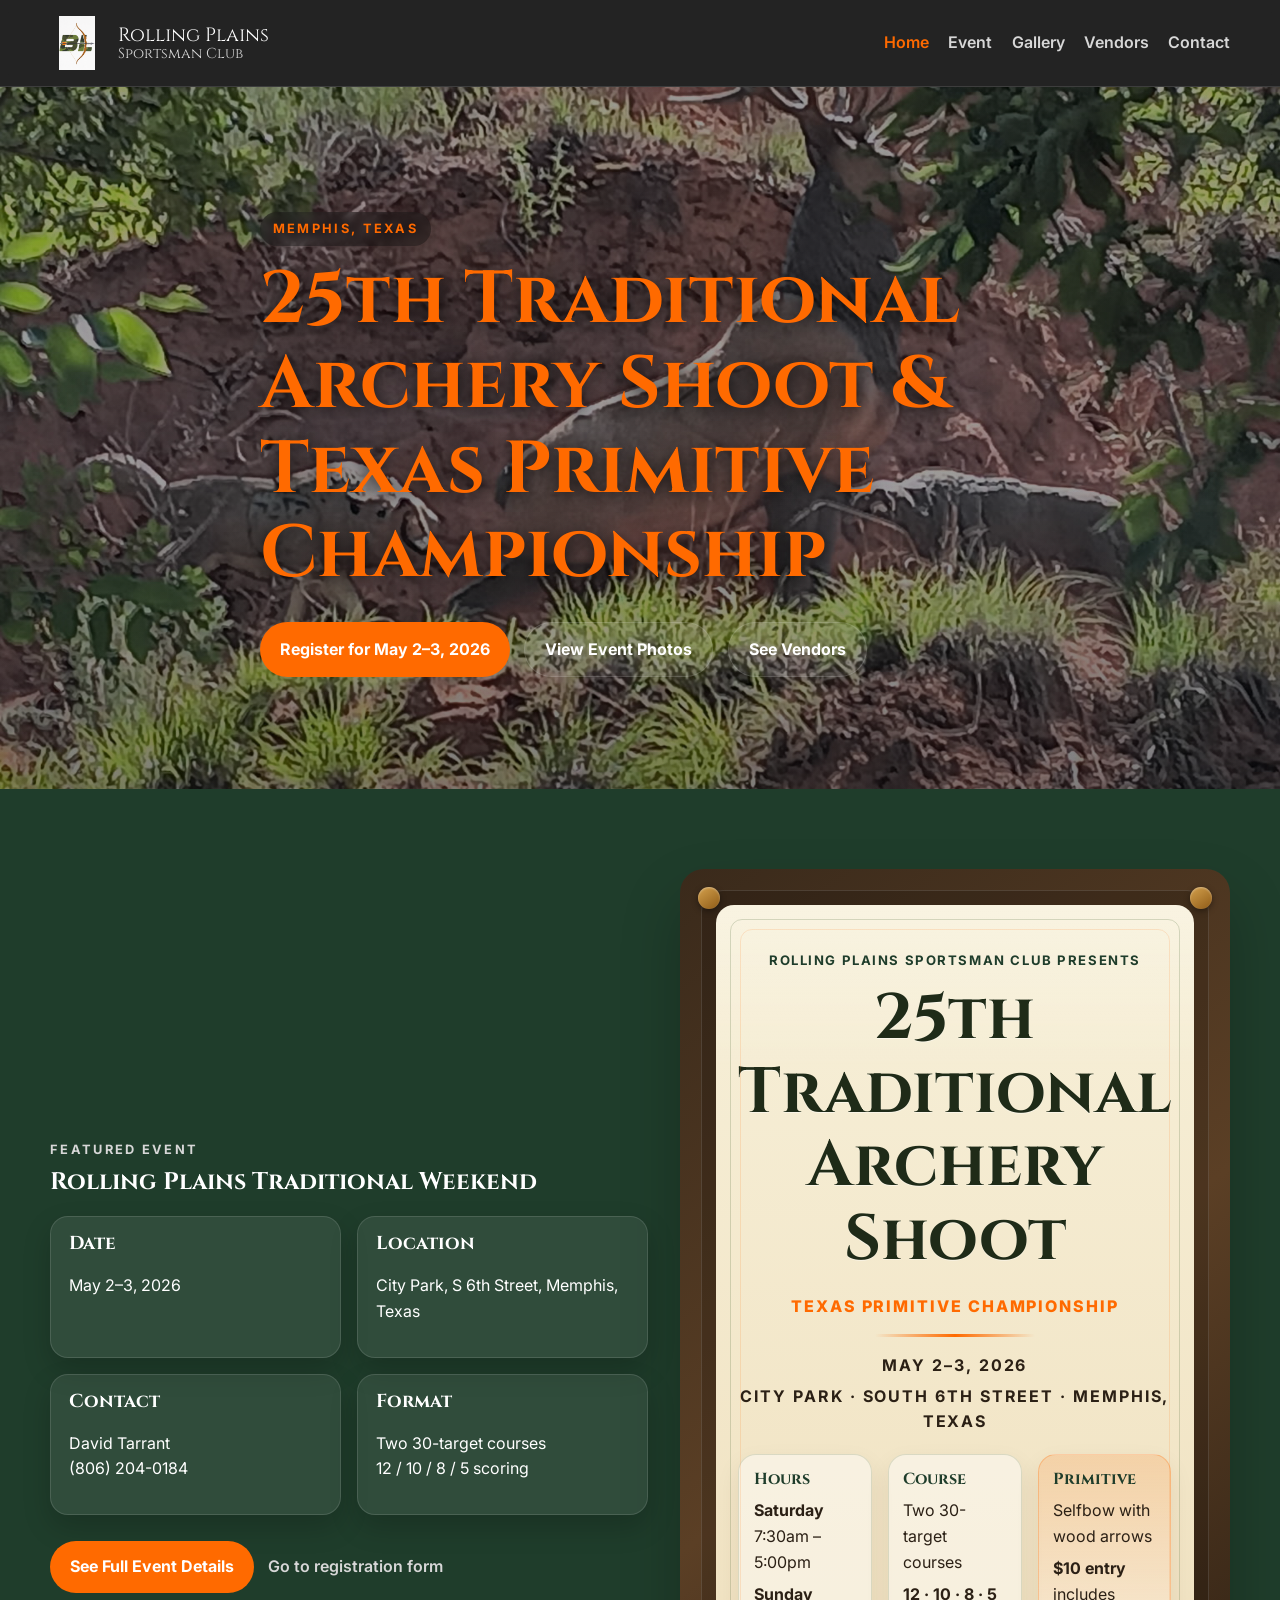
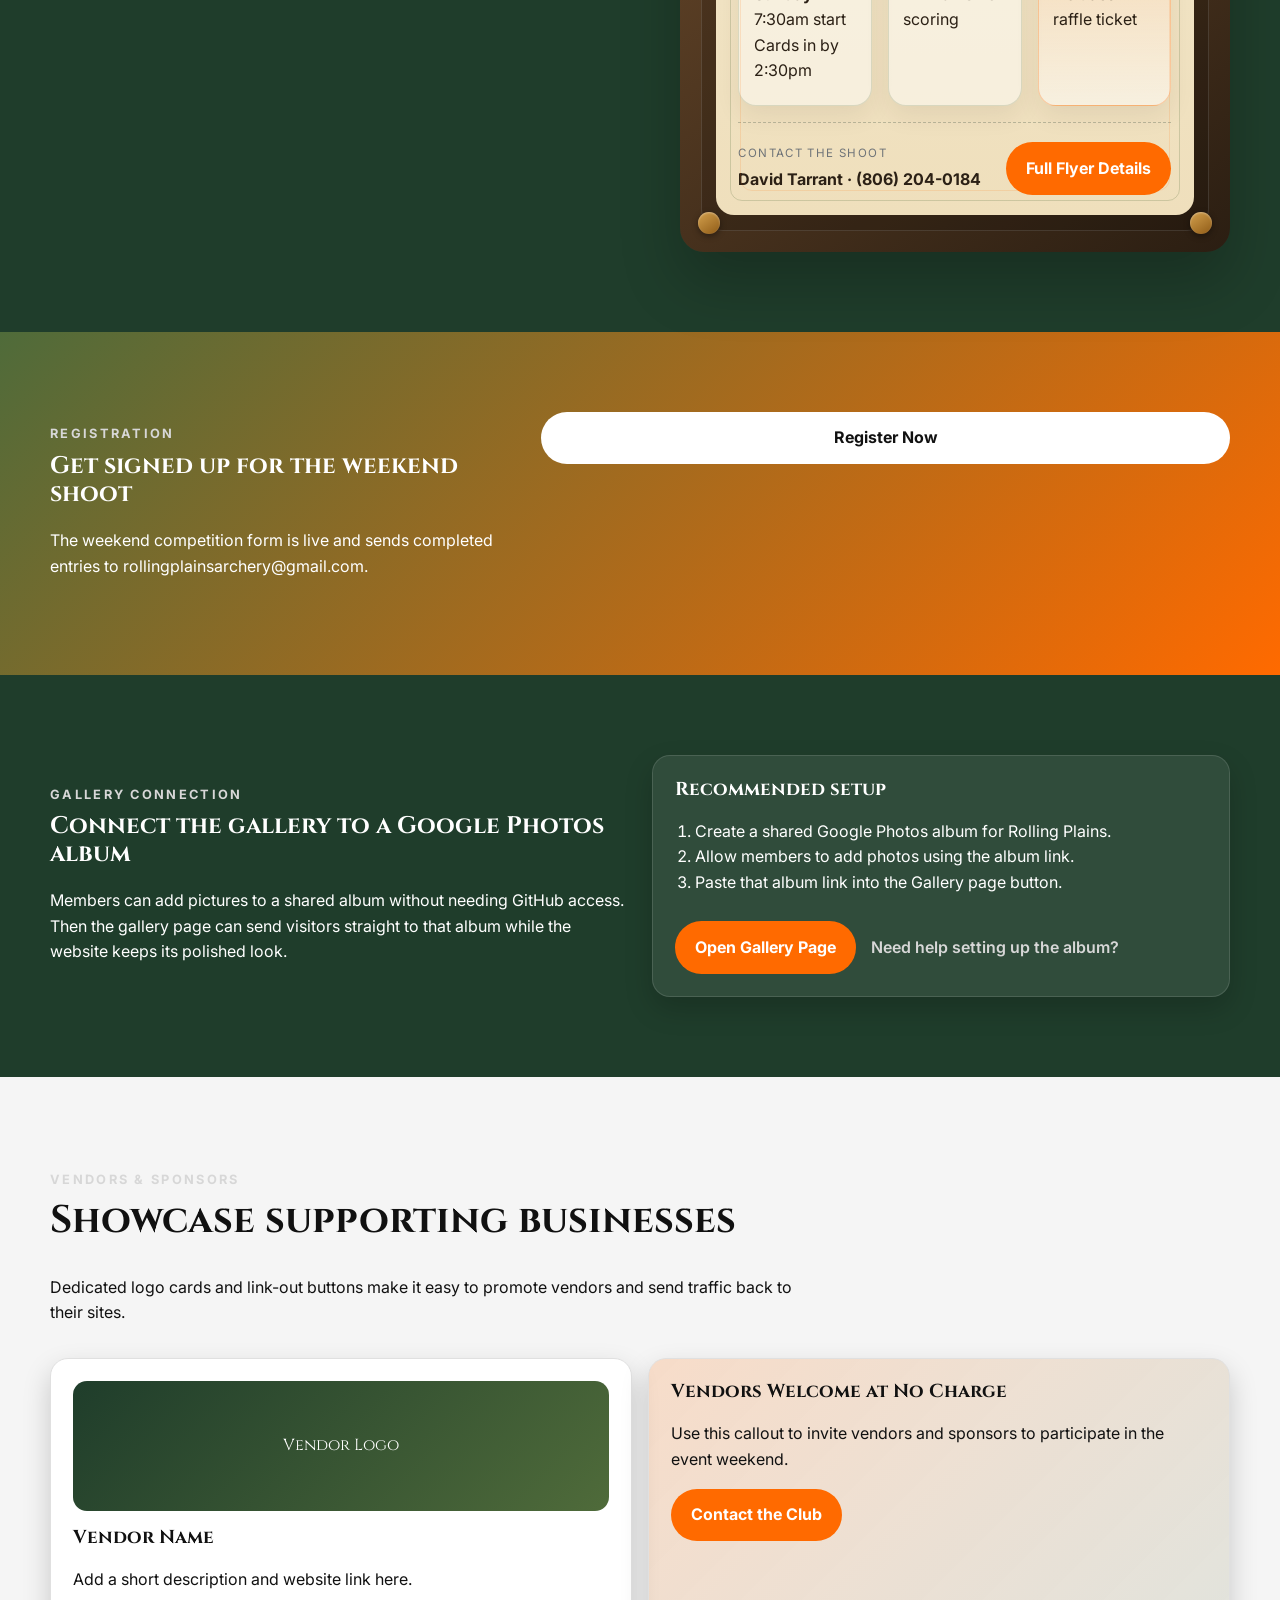
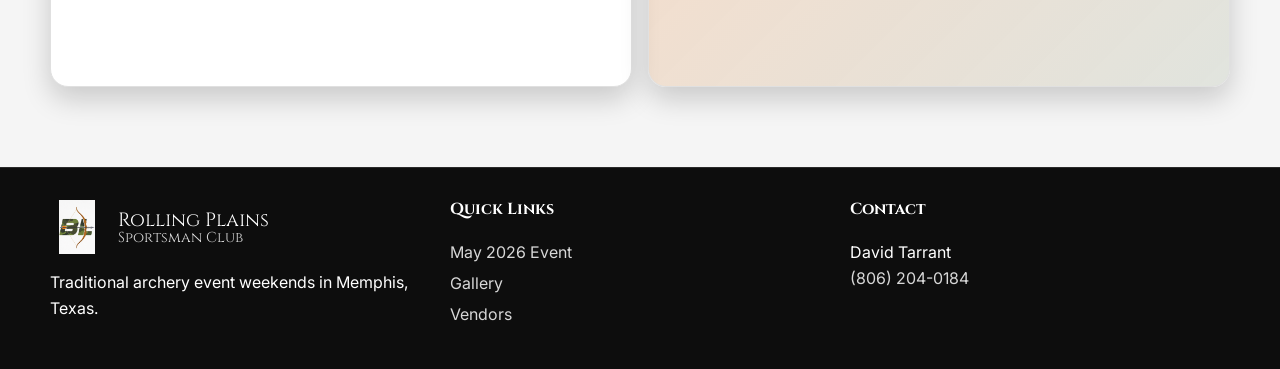
==== commit 4037468f: "Fix Pack v15" ====
--- a/index.html
+++ b/index.html
@@ -10,7 +10,6 @@
   <link href="https://fonts.googleapis.com/css2?family=Cinzel:wght@500;700&family=Inter:wght@400;500;600;700&display=swap" rel="stylesheet">
   <link rel="icon" type="image/png" href="assets/images/logo/logo-transparent.png">
   <link rel="stylesheet" href="assets/css/styles.css">
-  <link rel="stylesheet" href="assets/css/fix-v13.css">
 </head>
 <body>
   <header class="site-header">
@@ -39,7 +38,7 @@
       <div class="container hero-content">
         <p class="eyebrow">Memphis, Texas</p>
         <h1>25th Traditional Archery Shoot & Texas Primitive Championship</h1>
-        <p class="hero-text">A photo-forward event site for Rolling Plains Sportsman Club with event information, vendor visibility, and competition registration front and center.</p>
+        
         <div class="hero-actions">
           <a class="btn btn-primary" href="events.html#signup">Register for May 2–3, 2026</a>
           <a class="btn btn-secondary" href="gallery.html">View Event Photos</a>
--- a/assets/css/styles.css
+++ b/assets/css/styles.css
@@ -642,12 +642,12 @@
   max-width: 760px;
 }
 .hero-home h1 {
-  color: #ffffff;
+  color: var(--accent);
   text-shadow: 0 3px 16px rgba(0,0,0,0.72);
 }
 .hero-home .hero-text,
 .hero-home .eyebrow {
-  color: #ffffff;
+  color: var(--accent);
   text-shadow: 0 2px 12px rgba(0,0,0,0.62);
 }
 .hero-home .eyebrow {
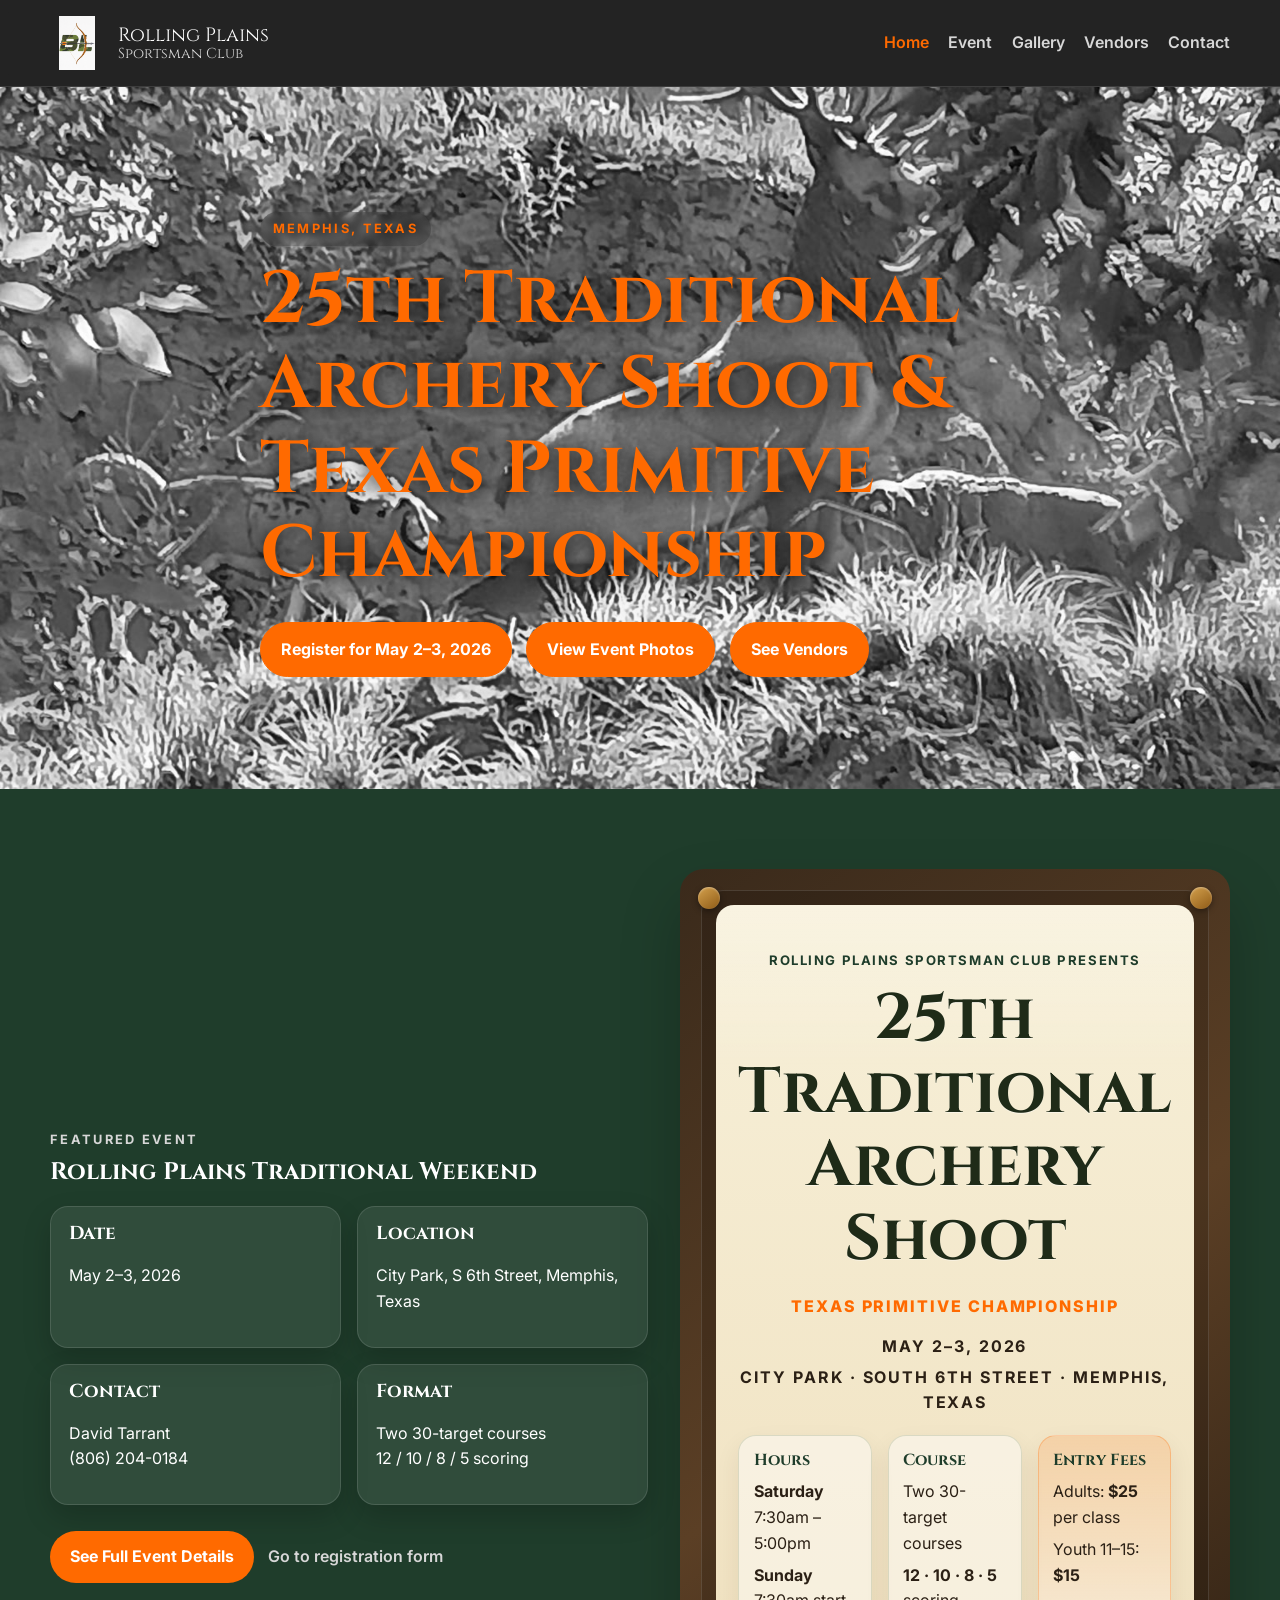
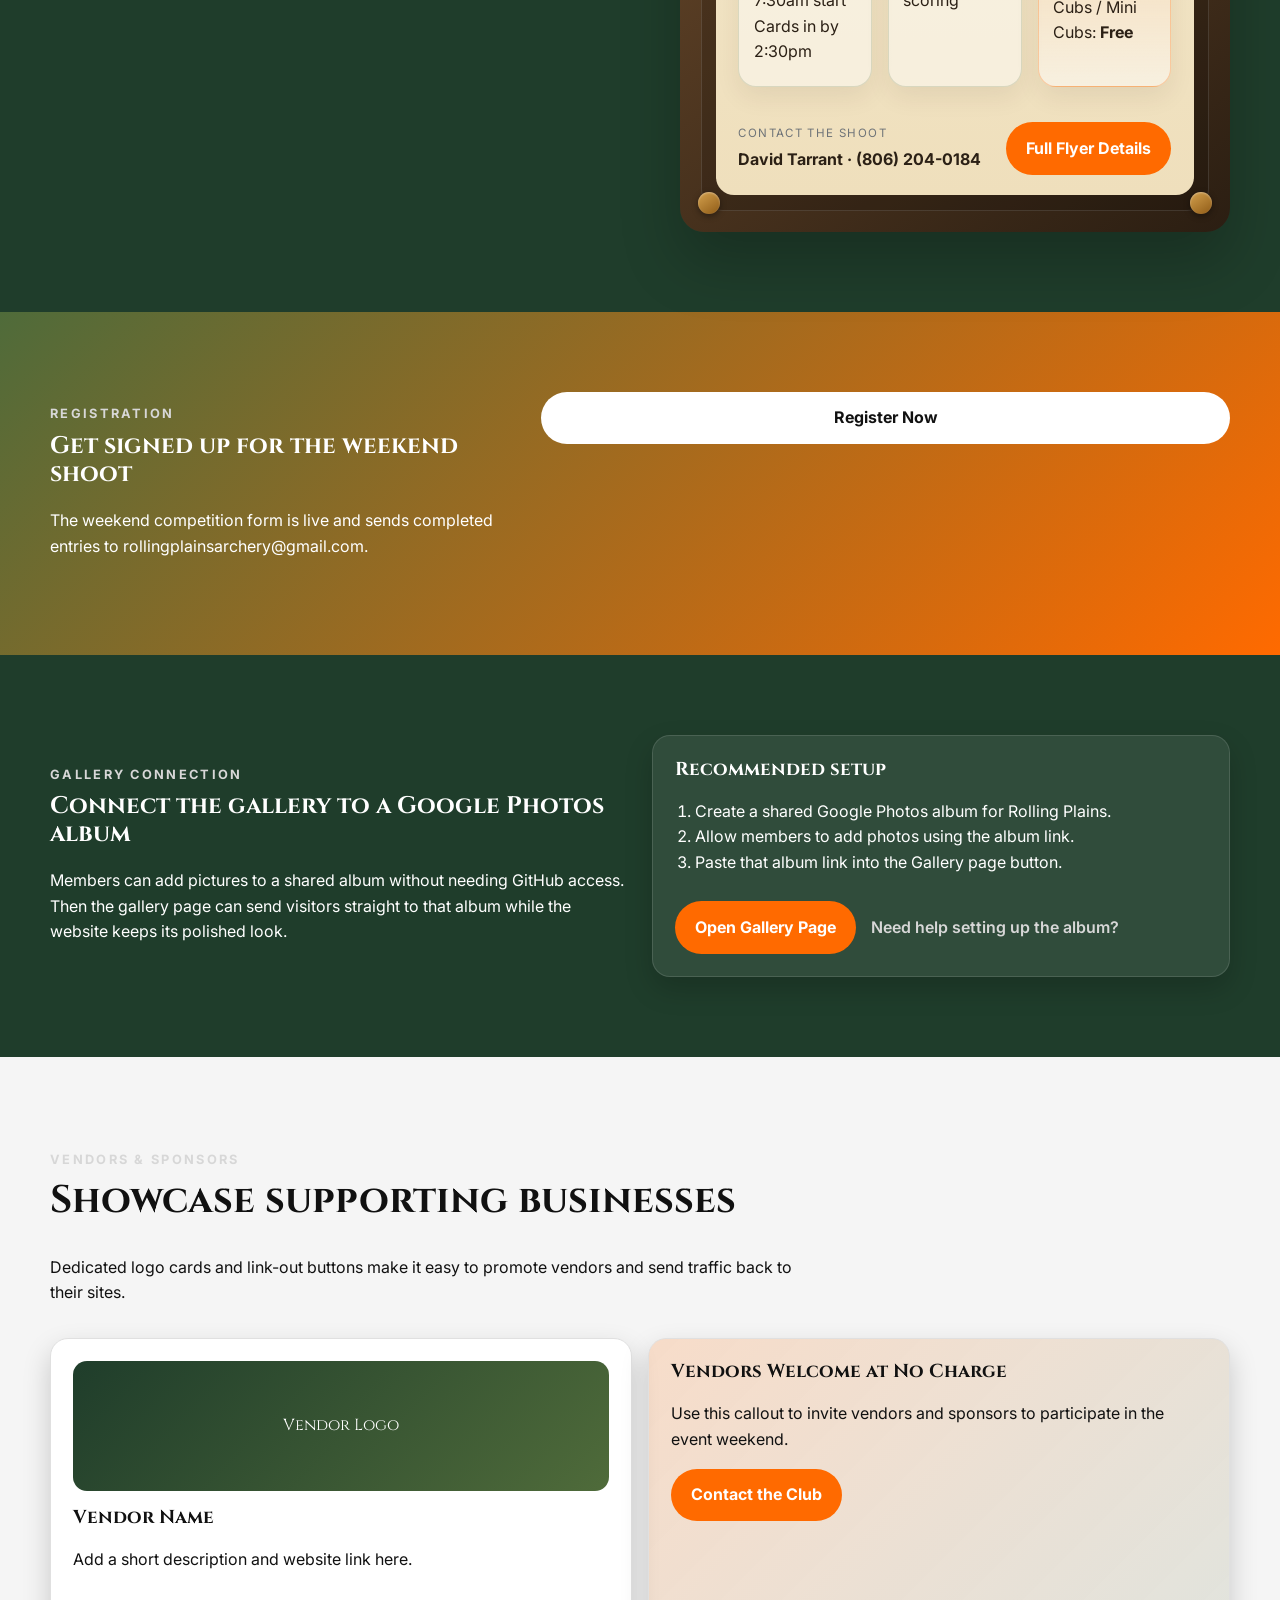
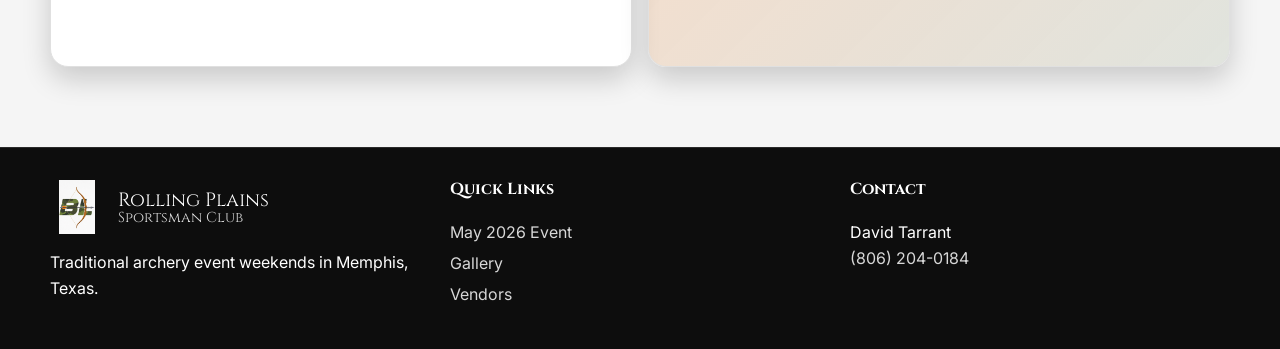
==== commit 9d5fd587: "Fix Pack v16" ====
--- a/index.html
+++ b/index.html
@@ -100,9 +100,10 @@
                     <p><strong>12 · 10 · 8 · 5</strong> scoring</p>
                   </article>
                   <article class="flyer-card flyer-card-highlight">
-                    <h3>Primitive</h3>
-                    <p>Selfbow with wood arrows</p>
-                    <p><strong>$10 entry</strong> includes raffle ticket</p>
+                    <h3>Entry Fees</h3>
+                    <p>Adults: <strong>$25</strong> per class</p>
+                    <p>Youth 11–15: <strong>$15</strong></p>
+                    <p>Cubs / Mini Cubs: <strong>Free</strong></p>
                   </article>
                 </div>
                 <div class="flyer-footer-bar flyer-footer-bar-home">
--- a/assets/css/styles.css
+++ b/assets/css/styles.css
@@ -539,13 +539,20 @@
 
 
 .hero-home {
-  background:
-    linear-gradient(rgba(0,0,0,0.28), rgba(0,0,0,0.45)),
-    url('../images/main-feature.jpg') center 38%/cover no-repeat;
+  position: relative;
+  background: none;
+  overflow: hidden;
+}
+.hero-home::before {
+  content: "";
+  position: absolute;
+  inset: 0;
+  background: url('../images/main-feature.jpg') center 38%/cover no-repeat;
+  filter: grayscale(100%);
+  z-index: 0;
 }
 .hero-home .hero-overlay {
-  background:
-    linear-gradient(180deg, rgba(17,17,17,0.18) 0%, rgba(17,17,17,0.02) 55%, rgba(17,17,17,0.10) 100%);
+  display: none;
 }
 .feature-image-story { position: relative; min-height: 420px; }
 .feature-image-story img { height: 100%; min-height: 420px; }
@@ -639,6 +646,8 @@
 
 
 .hero-home .hero-content {
+  position: relative;
+  z-index: 2;
   max-width: 760px;
 }
 .hero-home h1 {
@@ -655,6 +664,36 @@
   margin-bottom: 0.75rem;
   padding: 0.45rem 0.8rem;
   border-radius: 999px;
-  background: rgba(17,17,17,0.38);
+  background: rgba(17,17,17,0.18);
   backdrop-filter: blur(4px);
 }
+.hero-home .btn-primary,
+.hero-home .btn-secondary,
+.hero-home .btn-outline,
+.hero-home a.btn {
+  background: var(--accent);
+  border: 1px solid var(--accent);
+  color: #fff;
+}
+.hero-home .btn-primary:hover,
+.hero-home .btn-secondary:hover,
+.hero-home .btn-outline:hover,
+.hero-home a.btn:hover {
+  background: #e45f00;
+  border-color: #e45f00;
+  color: #fff;
+}
+
+
+/* v16 homepage flyer cleanup */
+.homepage-flyer-wrap .flyer-scroll::before,
+.homepage-flyer-wrap .flyer-scroll::after,
+.homepage-flyer-wrap .flyer-divider {
+  display: none !important;
+  content: none !important;
+  border: 0 !important;
+  background: none !important;
+}
+.homepage-flyer-wrap .flyer-footer-bar {
+  border-top: none !important;
+}
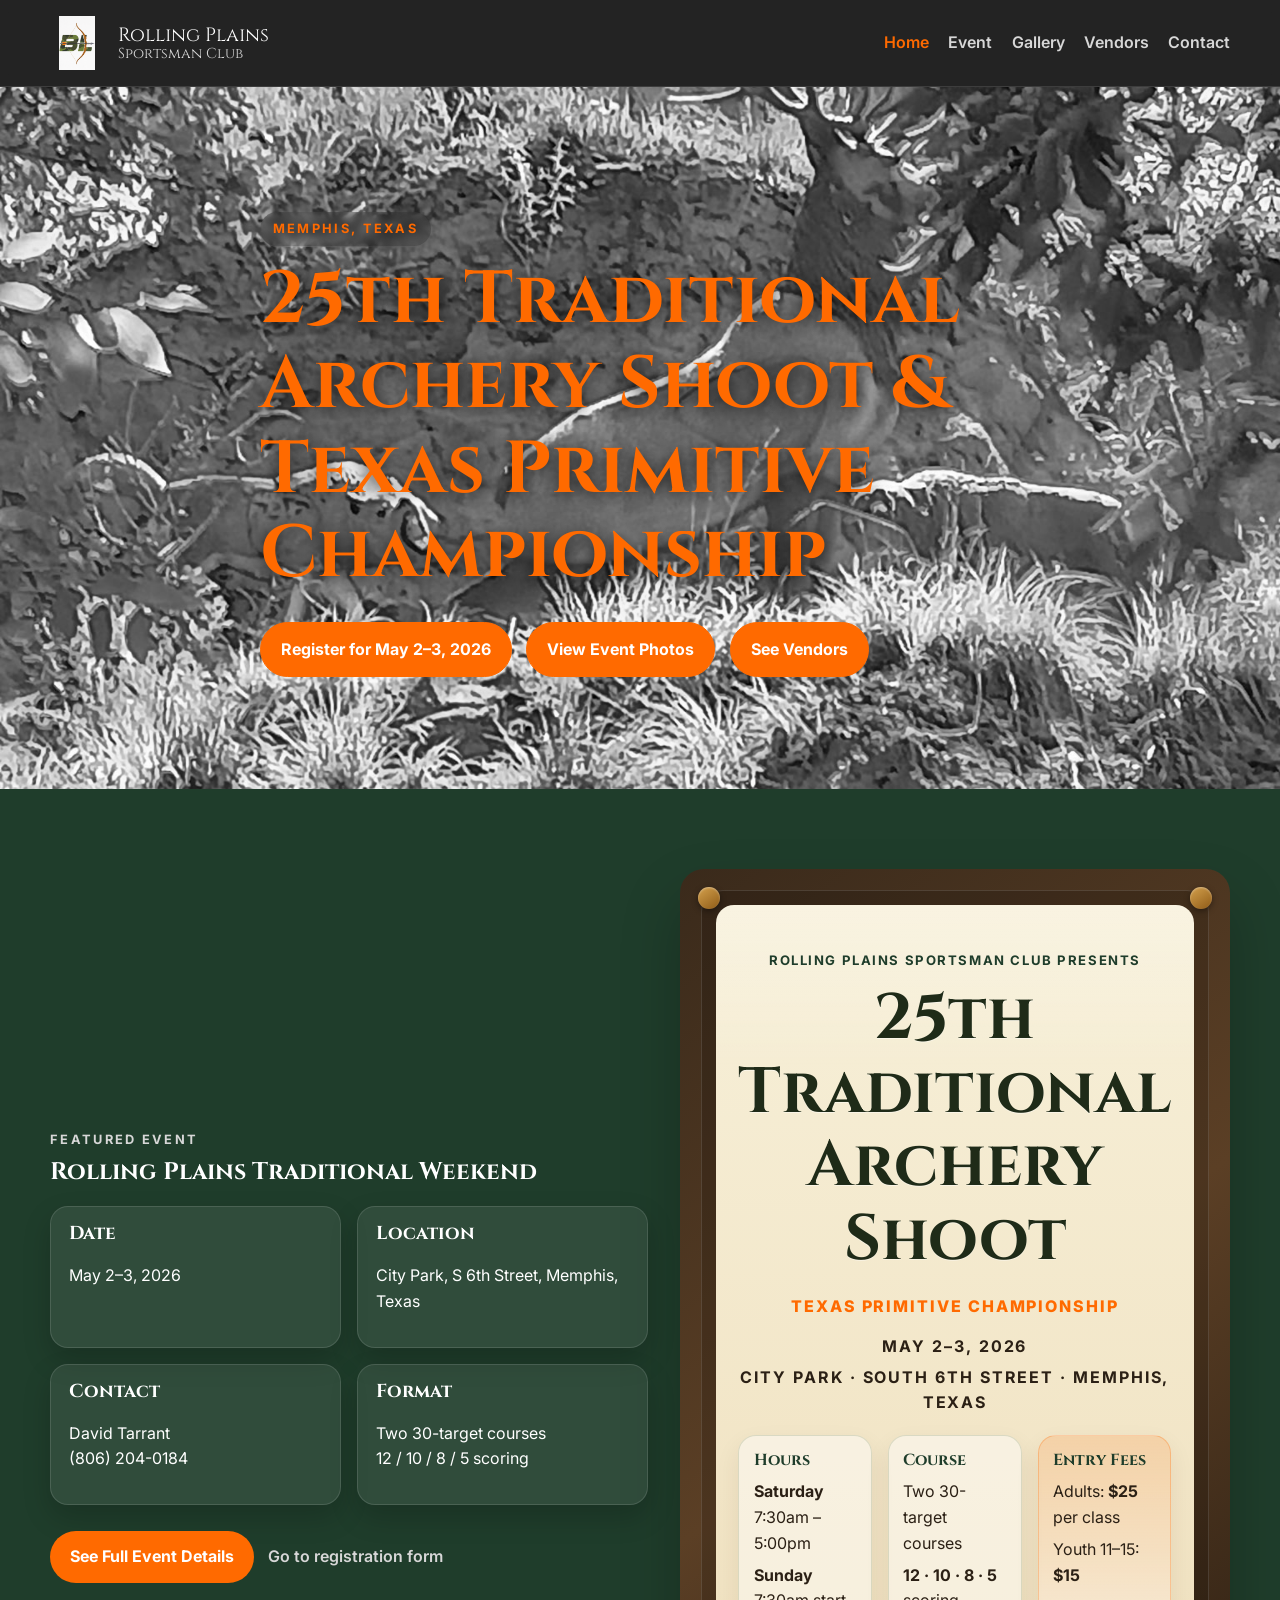
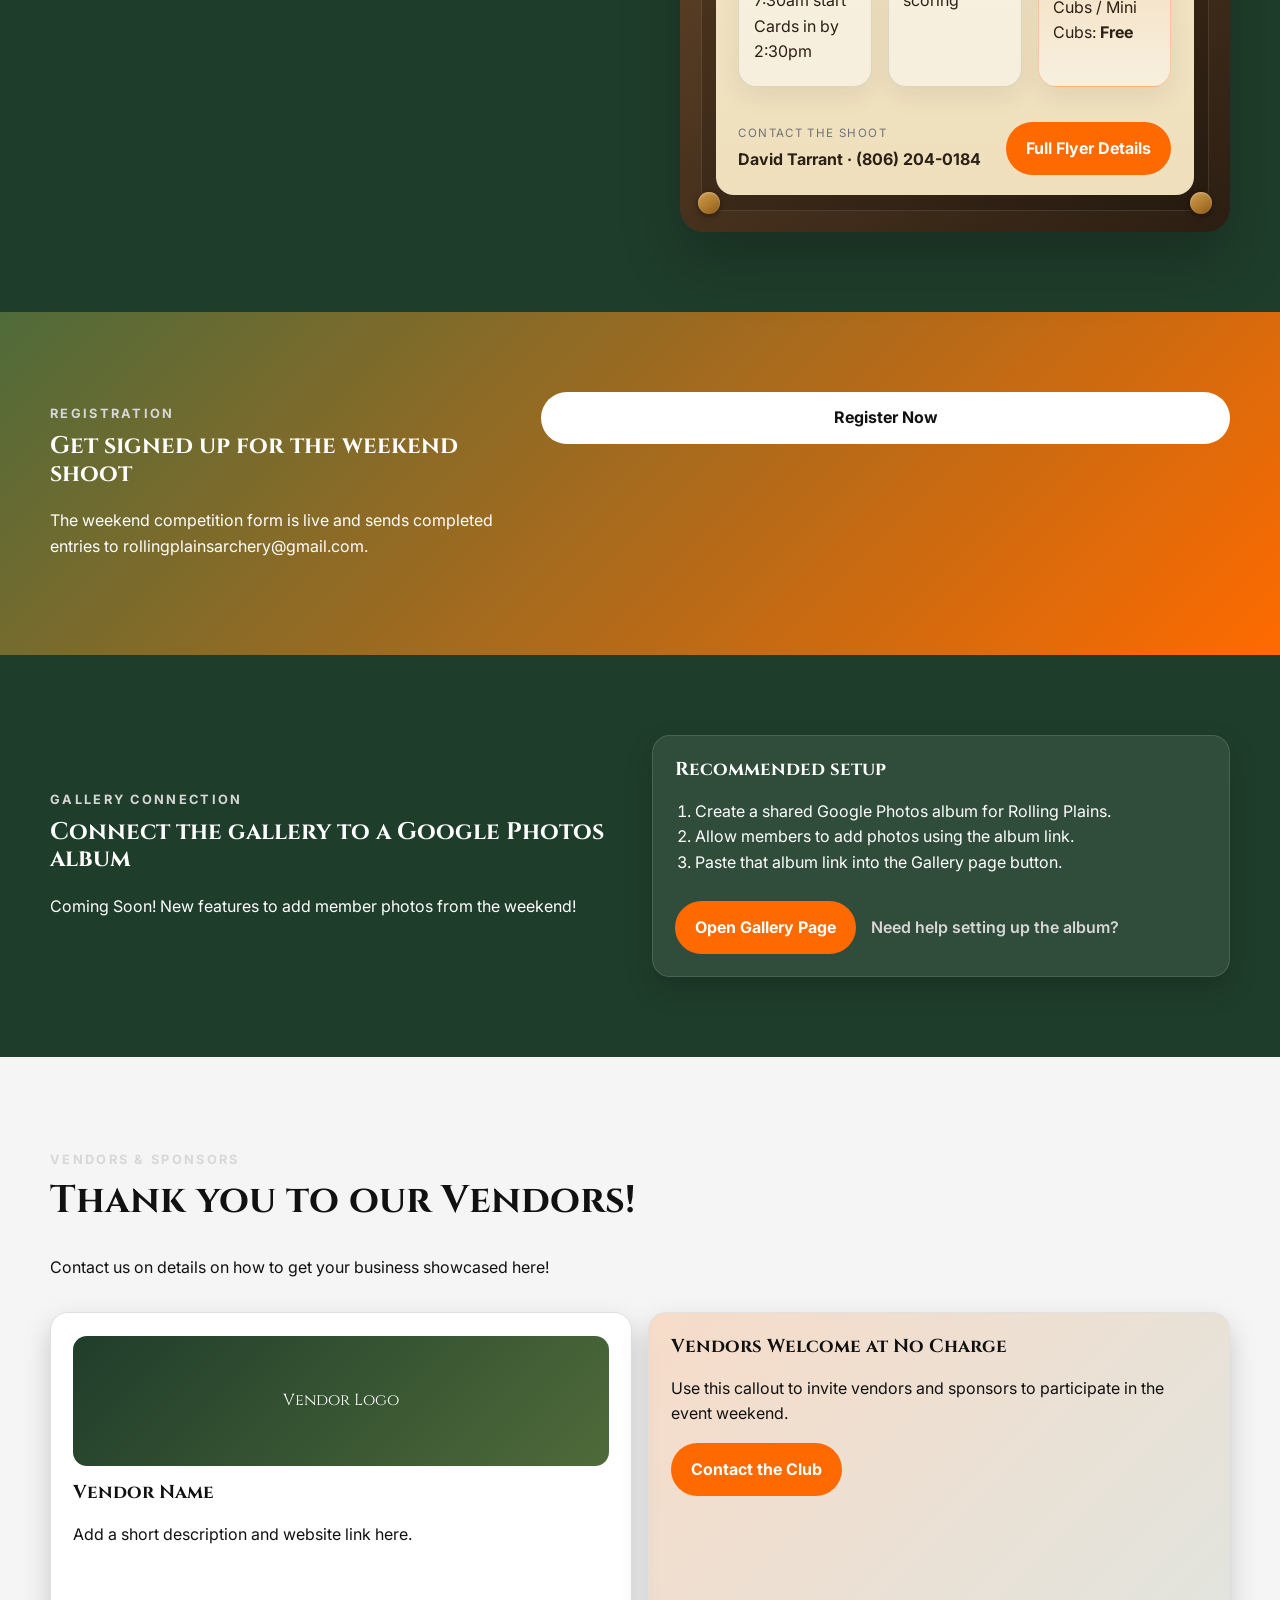
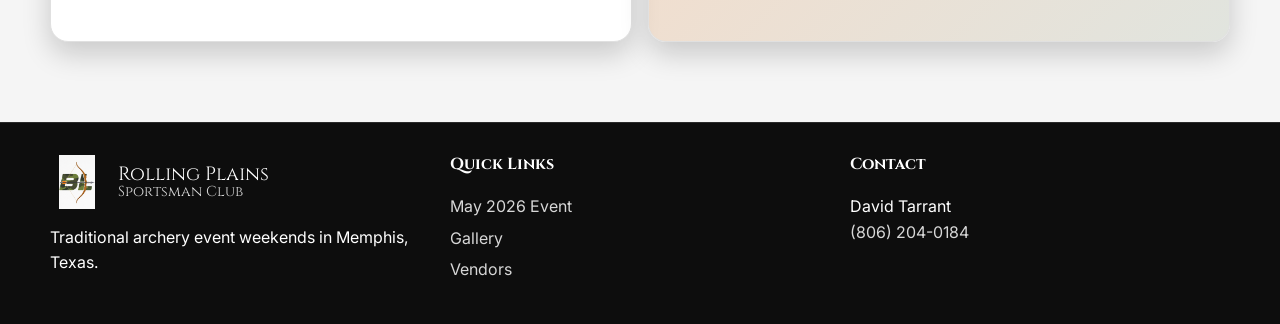
==== commit 0cc7a248: "cleaning up some demo language." ====
--- a/index.html
+++ b/index.html
@@ -136,7 +136,7 @@
         <div>
           <p class="eyebrow">Gallery Connection</p>
           <h2>Connect the gallery to a Google Photos album</h2>
-          <p>Members can add pictures to a shared album without needing GitHub access. Then the gallery page can send visitors straight to that album while the website keeps its polished look.</p>
+          <p>Coming Soon! New features to add member photos from the weekend!</p>
         </div>
         <div class="content-card submit-card">
           <h3>Recommended setup</h3>
@@ -159,8 +159,8 @@
       <div class="container">
         <div class="section-heading">
           <p class="eyebrow">Vendors & Sponsors</p>
-          <h2>Showcase supporting businesses</h2>
-          <p>Dedicated logo cards and link-out buttons make it easy to promote vendors and send traffic back to their sites.</p>
+          <h2>Thank you to our Vendors!</h2>
+          <p>Contact us on details on how to get your business showcased here!</p>
         </div>
         <div class="vendor-preview-grid">
           <article class="vendor-card">
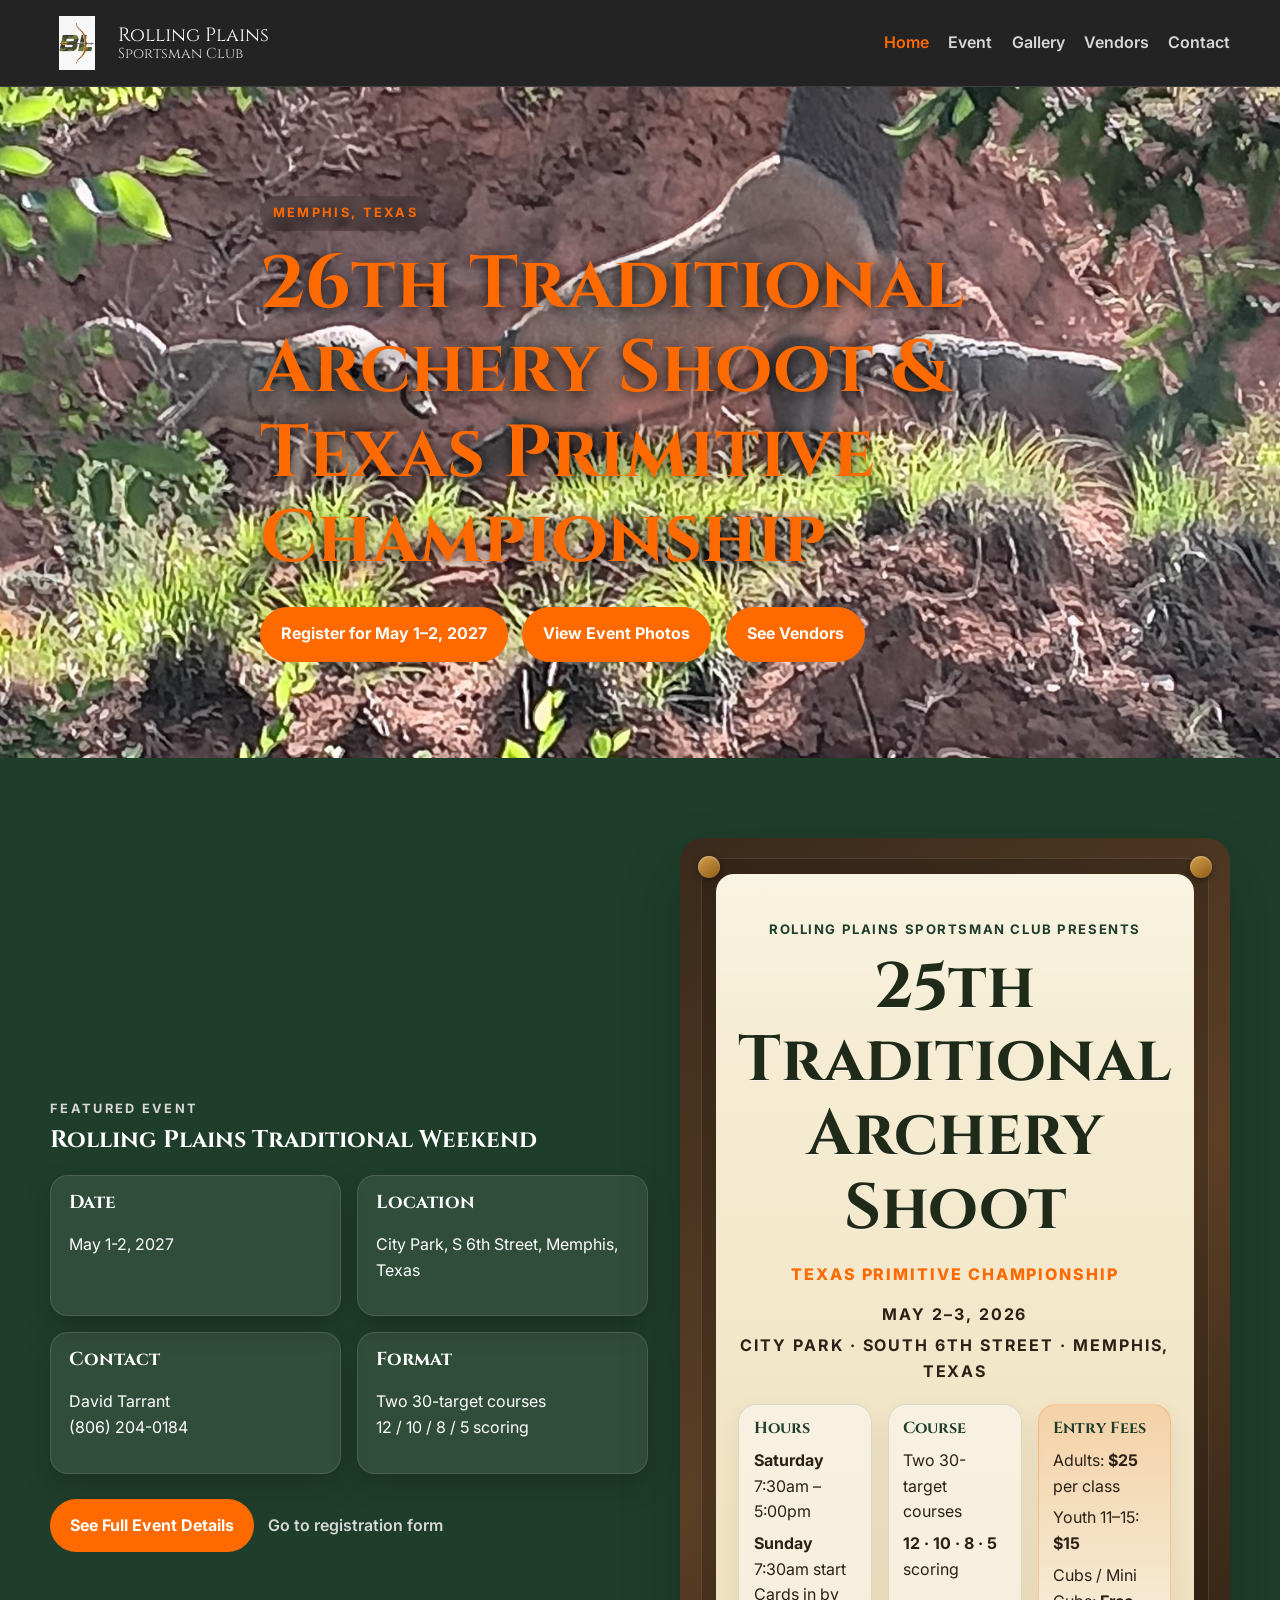
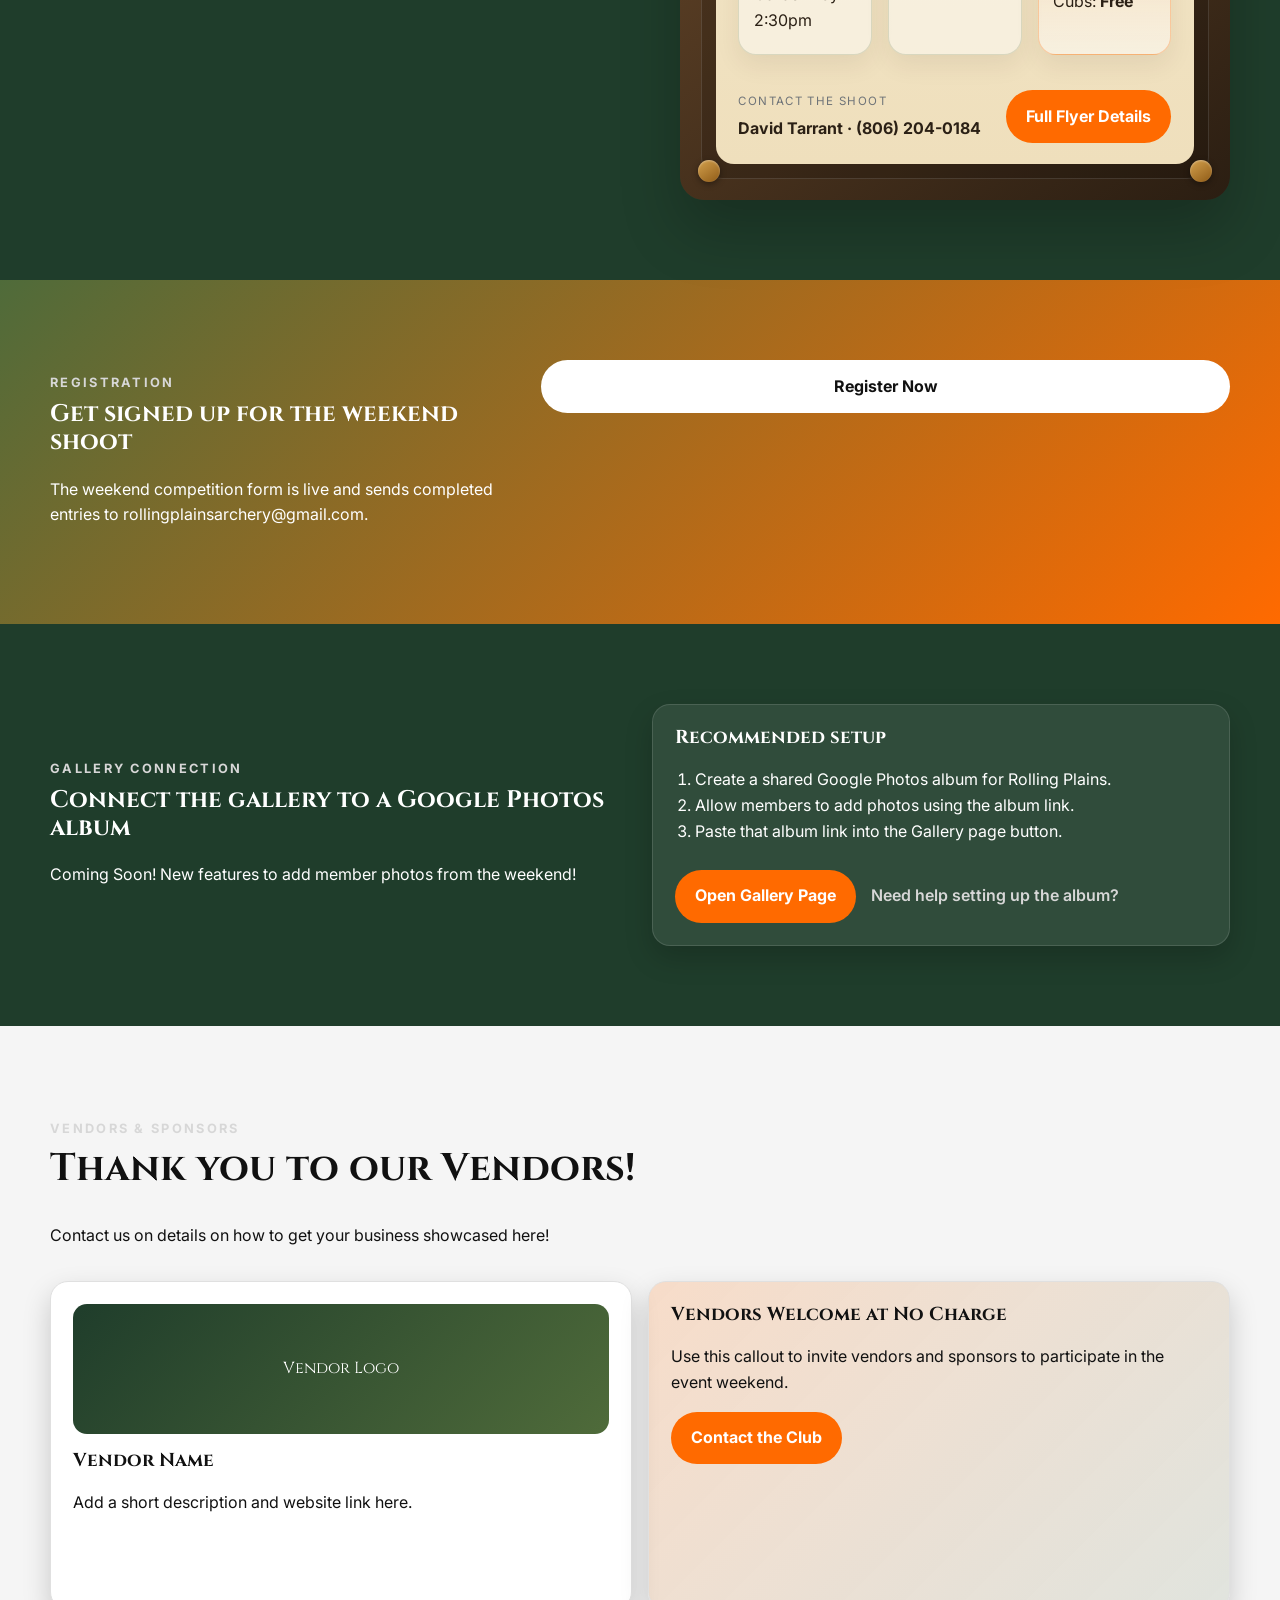
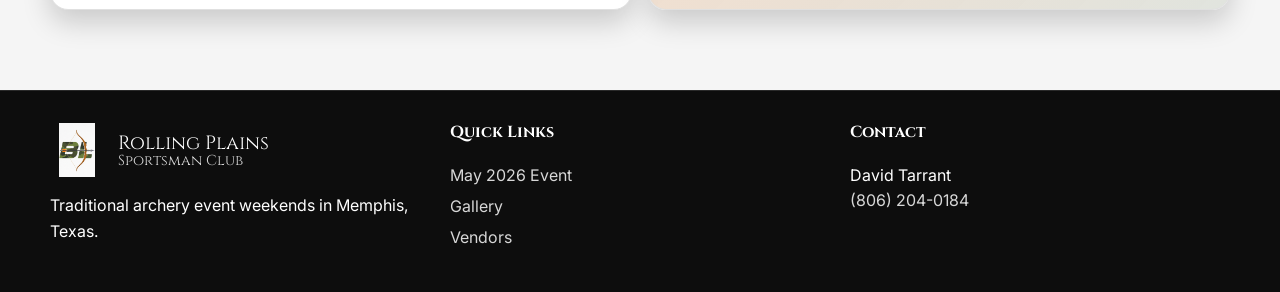
==== commit f66c0f07: "updated info for 2027" ====
--- a/index.html
+++ b/index.html
@@ -37,10 +37,10 @@
       <div class="hero-overlay"></div>
       <div class="container hero-content">
         <p class="eyebrow">Memphis, Texas</p>
-        <h1>25th Traditional Archery Shoot & Texas Primitive Championship</h1>
+        <h1>26th Traditional Archery Shoot & Texas Primitive Championship</h1>
         
         <div class="hero-actions">
-          <a class="btn btn-primary" href="events.html#signup">Register for May 2–3, 2026</a>
+          <a class="btn btn-primary" href="events.html#signup">Register for May 1–2, 2027</a>
           <a class="btn btn-secondary" href="gallery.html">View Event Photos</a>
           <a class="btn btn-secondary" href="vendors.html">See Vendors</a>
         </div>
@@ -55,7 +55,7 @@
           <div class="info-grid">
             <div class="info-card">
               <h3>Date</h3>
-              <p>May 2–3, 2026</p>
+              <p>May 1-2, 2027</p>
             </div>
             <div class="info-card">
               <h3>Location</h3>
--- a/assets/css/styles.css
+++ b/assets/css/styles.css
@@ -697,3 +697,124 @@
 .homepage-flyer-wrap .flyer-footer-bar {
   border-top: none !important;
 }
+
+
+/* FINAL HERO RESTORE - clean full-resolution hero image, no mono/filter/overlay */
+.hero-home {
+  position: relative !important;
+  background: url('../images/hero.JPG') center center / cover no-repeat !important;
+  overflow: hidden !important;
+}
+.hero-home::before,
+.hero-home::after,
+.hero-home .hero-overlay {
+  display: none !important;
+  content: none !important;
+  background: transparent !important;
+  filter: none !important;
+  opacity: 0 !important;
+}
+.hero-home .hero-content {
+  position: relative !important;
+  z-index: 2 !important;
+}
+.hero-home .eyebrow,
+.hero-home h1 {
+  color: var(--accent) !important;
+  text-shadow: 0 3px 14px rgba(0,0,0,0.85) !important;
+}
+.hero-home .btn-primary,
+.hero-home .btn-secondary,
+.hero-home .btn-outline,
+.hero-home a.btn {
+  background: var(--accent) !important;
+  border-color: var(--accent) !important;
+  color: #ffffff !important;
+}
+.hero-home .btn-primary:hover,
+.hero-home .btn-secondary:hover,
+.hero-home .btn-outline:hover,
+.hero-home a.btn:hover {
+  background: #e45f00 !important;
+  border-color: #e45f00 !important;
+  color: #ffffff !important;
+}
+/* Keep flyer line removal in place */
+.homepage-flyer-wrap .flyer-scroll::before,
+.homepage-flyer-wrap .flyer-scroll::after,
+.homepage-flyer-wrap .flyer-divider,
+.flyer-scroll-home::before,
+.flyer-scroll-home::after,
+.flyer-divider {
+  display: none !important;
+  content: none !important;
+  border: 0 !important;
+  background: none !important;
+}
+.homepage-flyer-wrap .flyer-footer-bar,
+.flyer-footer-bar-home,
+.flyer-footer-bar {
+  border-top: none !important;
+}
+
+
+/* FINAL CLEAN HERO FIX - uses optimized lowercase hero.jpg only */
+.hero-home {
+  position: relative !important;
+  min-height: 560px !important;
+  background-image: url('../images/hero.jpg') !important;
+  background-position: center center !important;
+  background-size: cover !important;
+  background-repeat: no-repeat !important;
+  overflow: hidden !important;
+}
+.hero-home::before,
+.hero-home::after,
+.hero-home .hero-overlay {
+  display: none !important;
+  content: none !important;
+  background: transparent !important;
+  filter: none !important;
+  opacity: 0 !important;
+}
+.hero-home .hero-content {
+  position: relative !important;
+  z-index: 2 !important;
+}
+.hero-home .eyebrow,
+.hero-home h1 {
+  color: var(--accent) !important;
+  text-shadow: 0 3px 14px rgba(0,0,0,0.85) !important;
+}
+.hero-home .hero-actions .btn,
+.hero-home .hero-actions a.btn,
+.hero-home .btn-primary,
+.hero-home .btn-secondary {
+  background: var(--accent) !important;
+  border-color: var(--accent) !important;
+  color: #ffffff !important;
+}
+.hero-home .hero-actions .btn:hover,
+.hero-home .hero-actions a.btn:hover,
+.hero-home .btn-primary:hover,
+.hero-home .btn-secondary:hover {
+  background: #e45f00 !important;
+  border-color: #e45f00 !important;
+  color: #ffffff !important;
+}
+.homepage-flyer-wrap .flyer-scroll::before,
+.homepage-flyer-wrap .flyer-scroll::after,
+.homepage-flyer-wrap .flyer-divider,
+.flyer-scroll-home::before,
+.flyer-scroll-home::after,
+.flyer-divider {
+  display: none !important;
+  content: none !important;
+  border: 0 !important;
+  background: none !important;
+}
+.homepage-flyer-wrap .flyer-footer-bar,
+.flyer-footer-bar-home,
+.flyer-footer-bar {
+  border-top: none !important;
+}
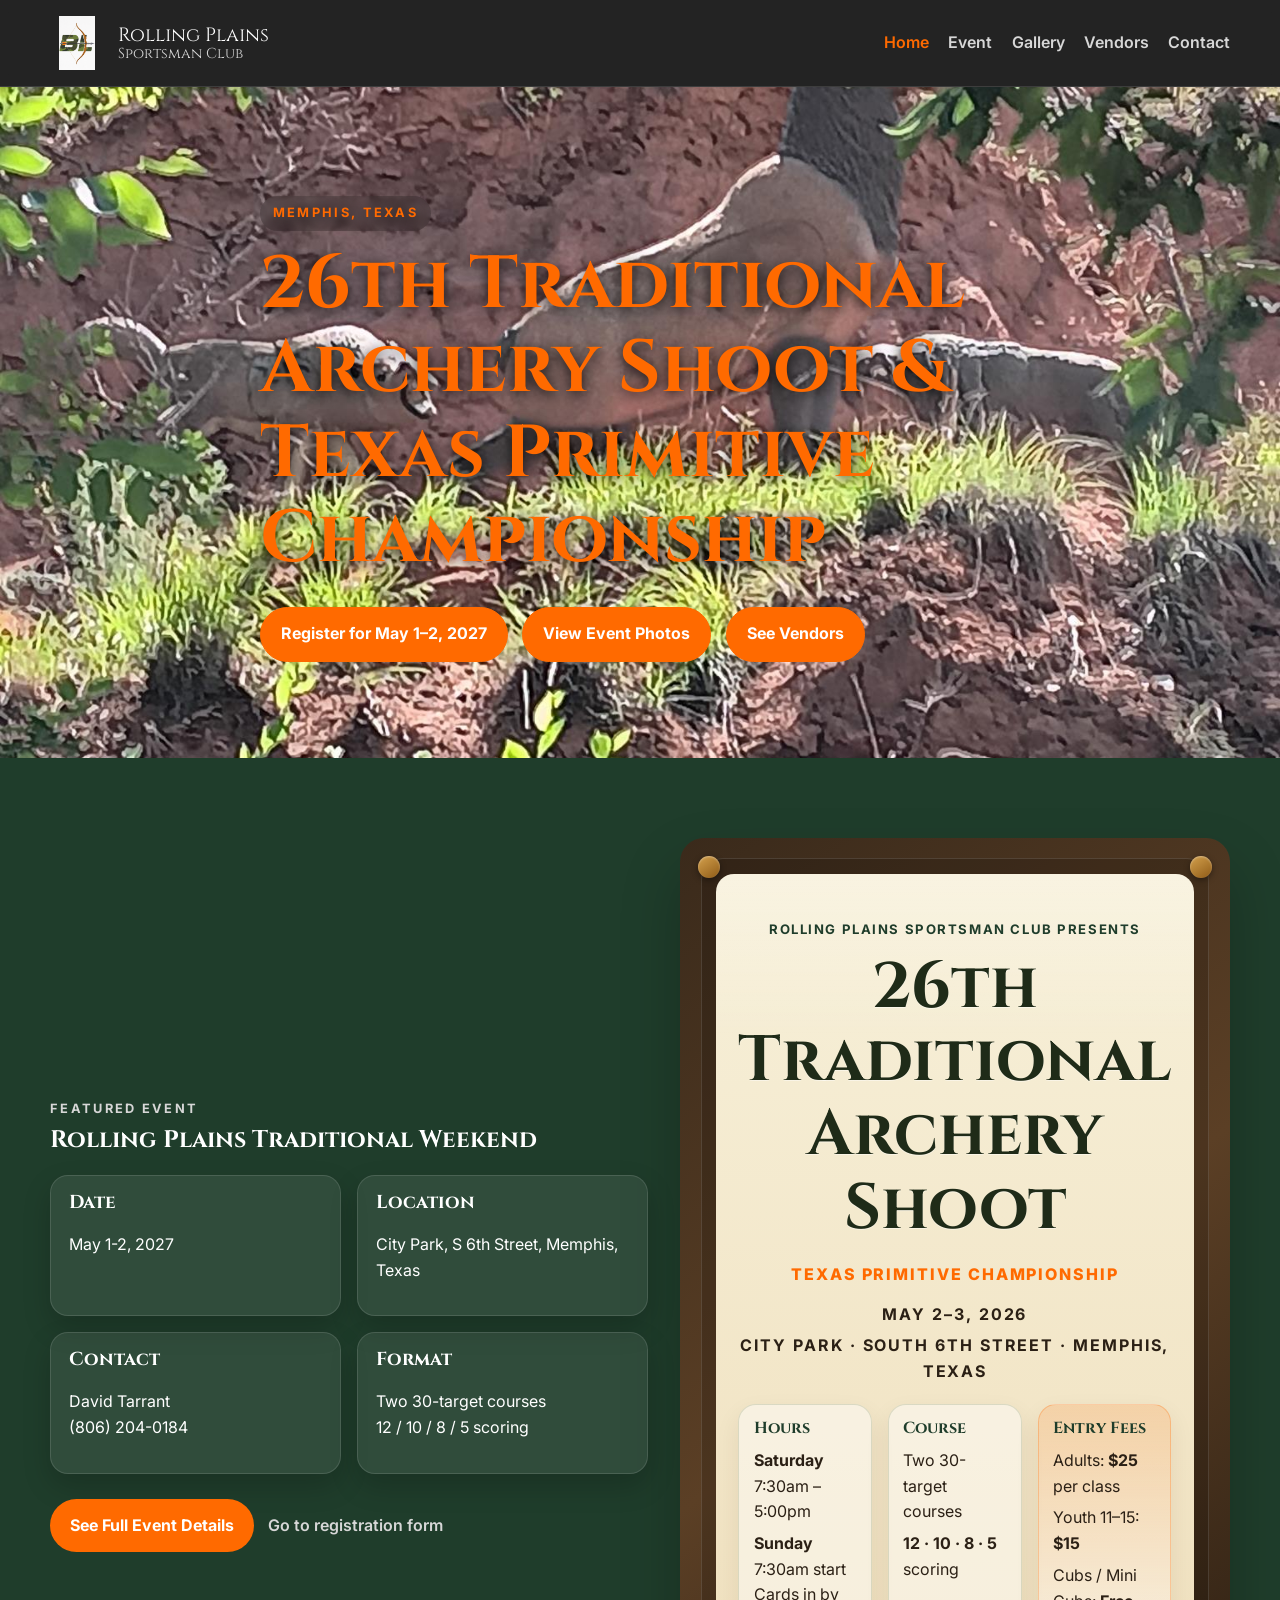
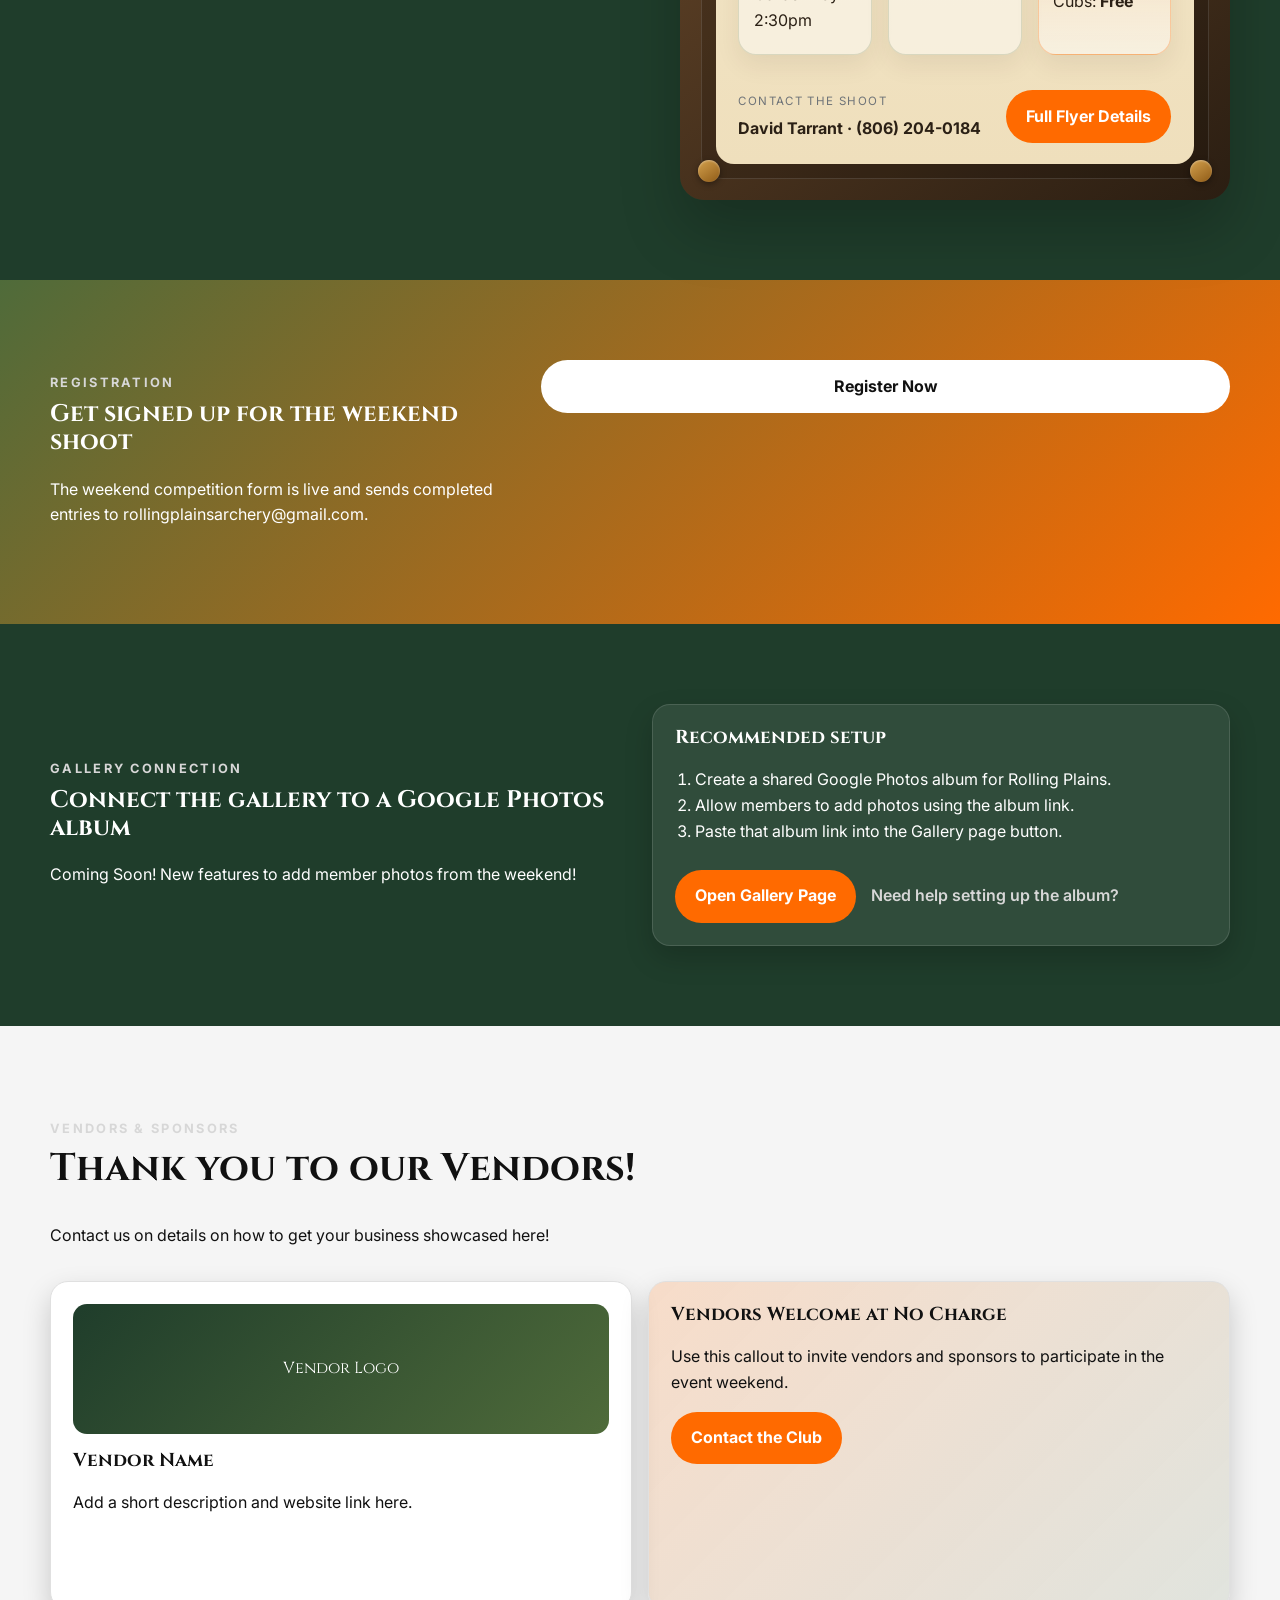
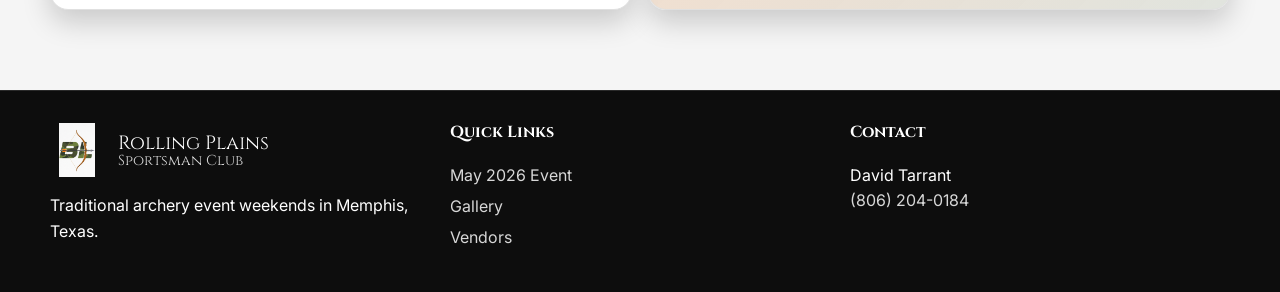
==== commit 3c689324: "flyer update" ====
--- a/index.html
+++ b/index.html
@@ -83,7 +83,7 @@
             <div class="flyer-shell">
               <div class="flyer-scroll flyer-scroll-home">
                 <p class="flyer-kicker">Rolling Plains Sportsman Club presents</p>
-                <h2>25th Traditional<br>Archery Shoot</h2>
+                <h2>26th Traditional<br>Archery Shoot</h2>
                 <p class="flyer-subtitle">Texas Primitive Championship</p>
                 <div class="flyer-divider"></div>
                 <p class="flyer-date">May 2–3, 2026</p>
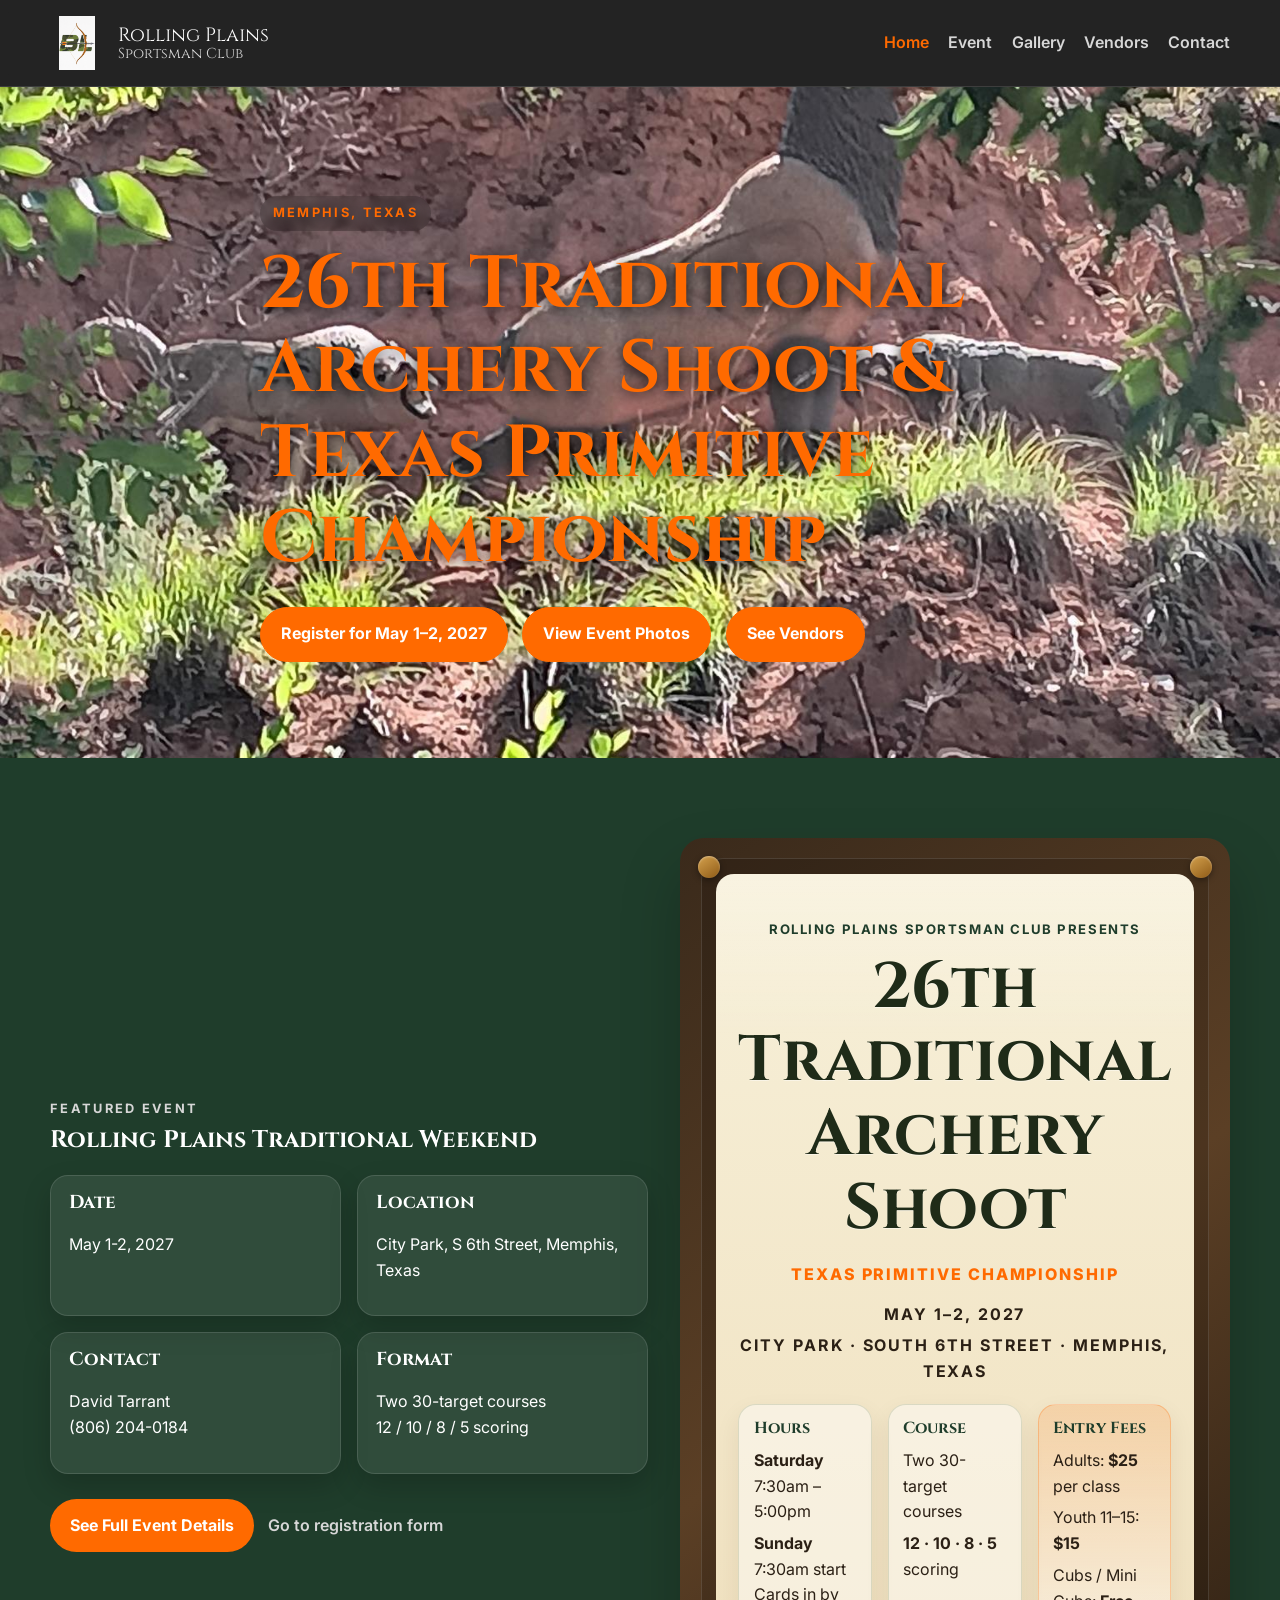
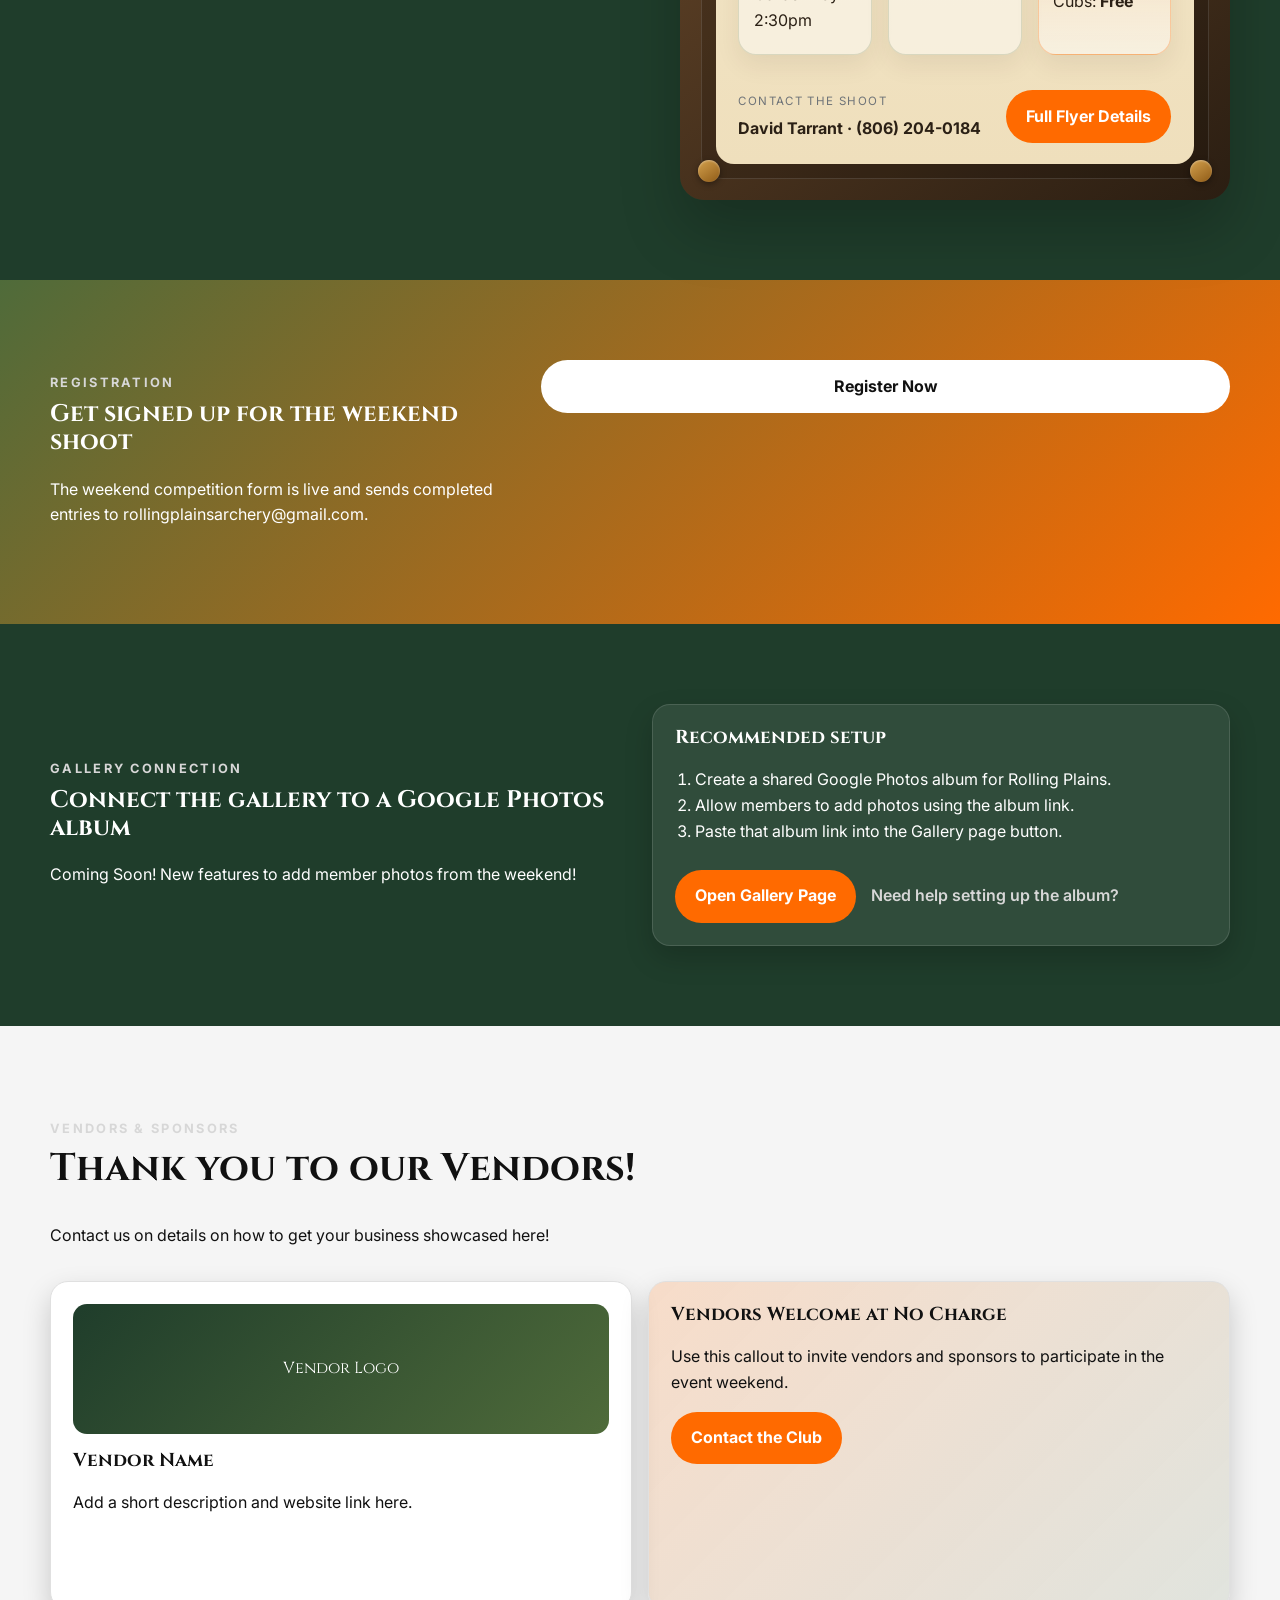
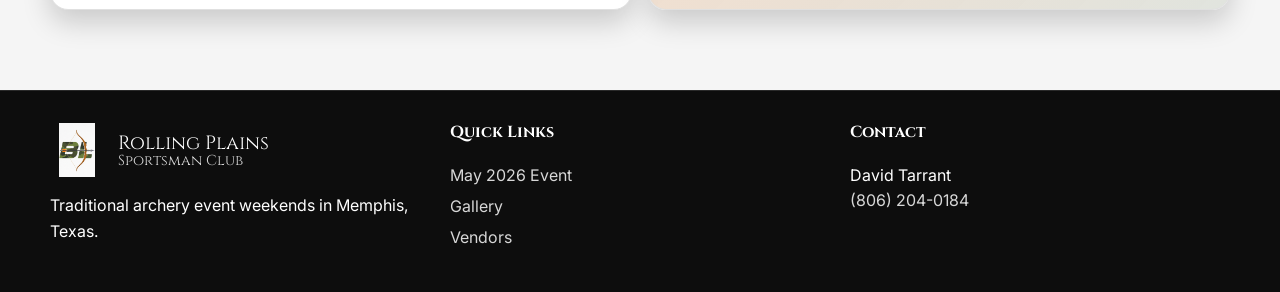
==== commit 5894ae23: "flyer dates" ====
--- a/index.html
+++ b/index.html
@@ -86,7 +86,7 @@
                 <h2>26th Traditional<br>Archery Shoot</h2>
                 <p class="flyer-subtitle">Texas Primitive Championship</p>
                 <div class="flyer-divider"></div>
-                <p class="flyer-date">May 2–3, 2026</p>
+                <p class="flyer-date">May 1–2, 2027</p>
                 <p class="flyer-location">City Park · South 6th Street · Memphis, Texas</p>
                 <div class="flyer-grid flyer-grid-home">
                   <article class="flyer-card">
